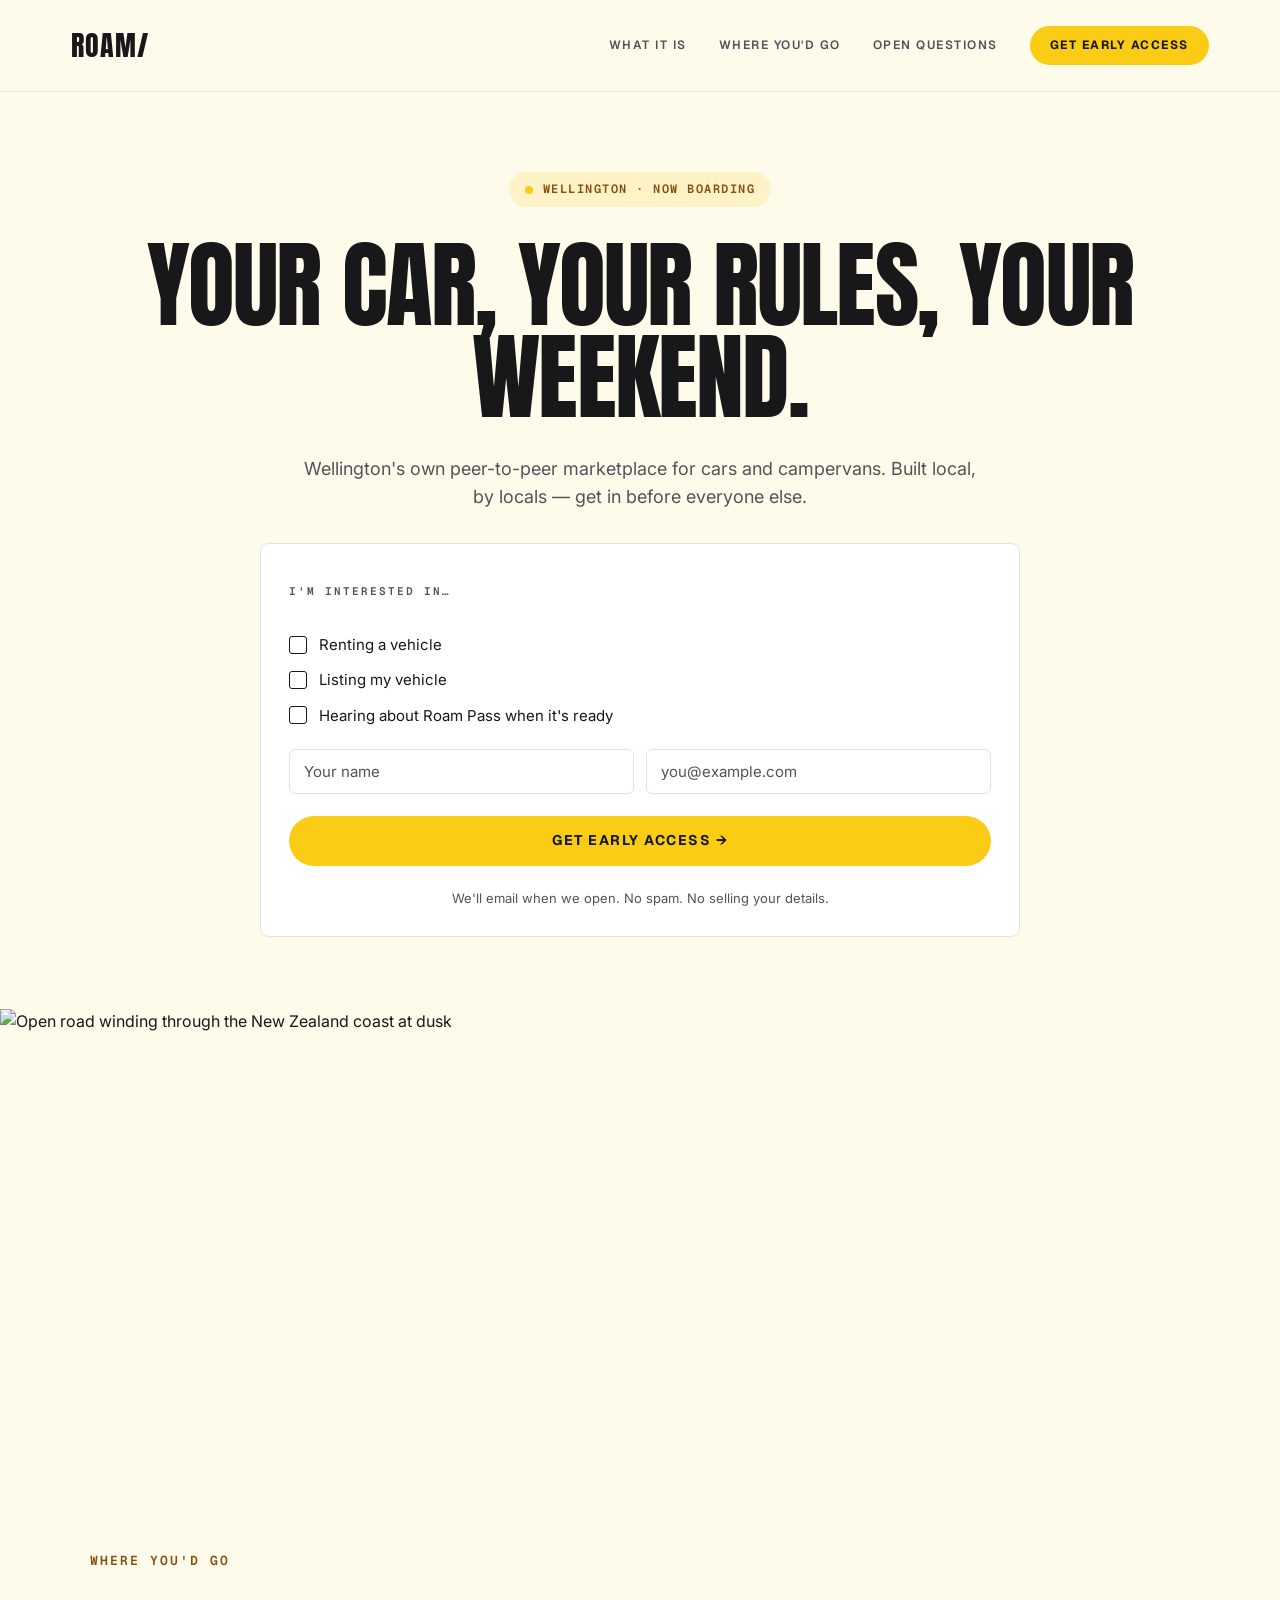
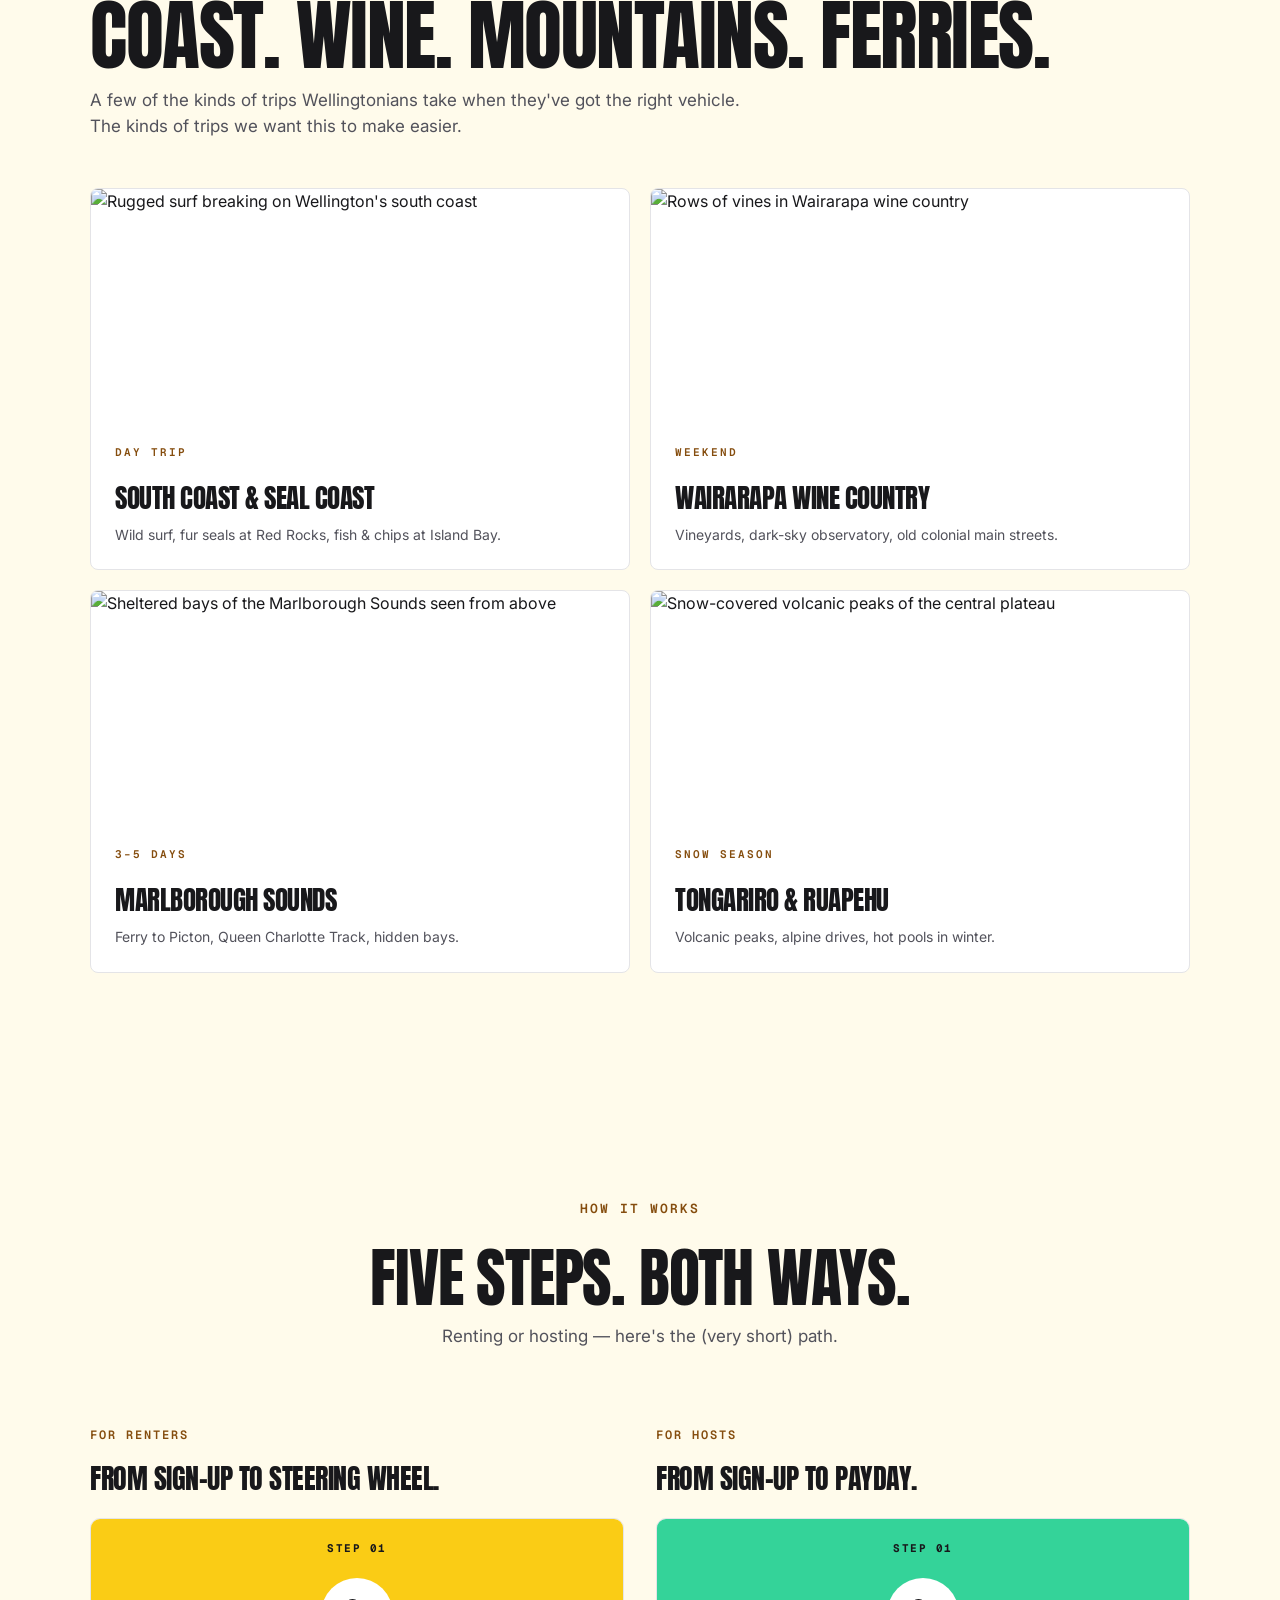
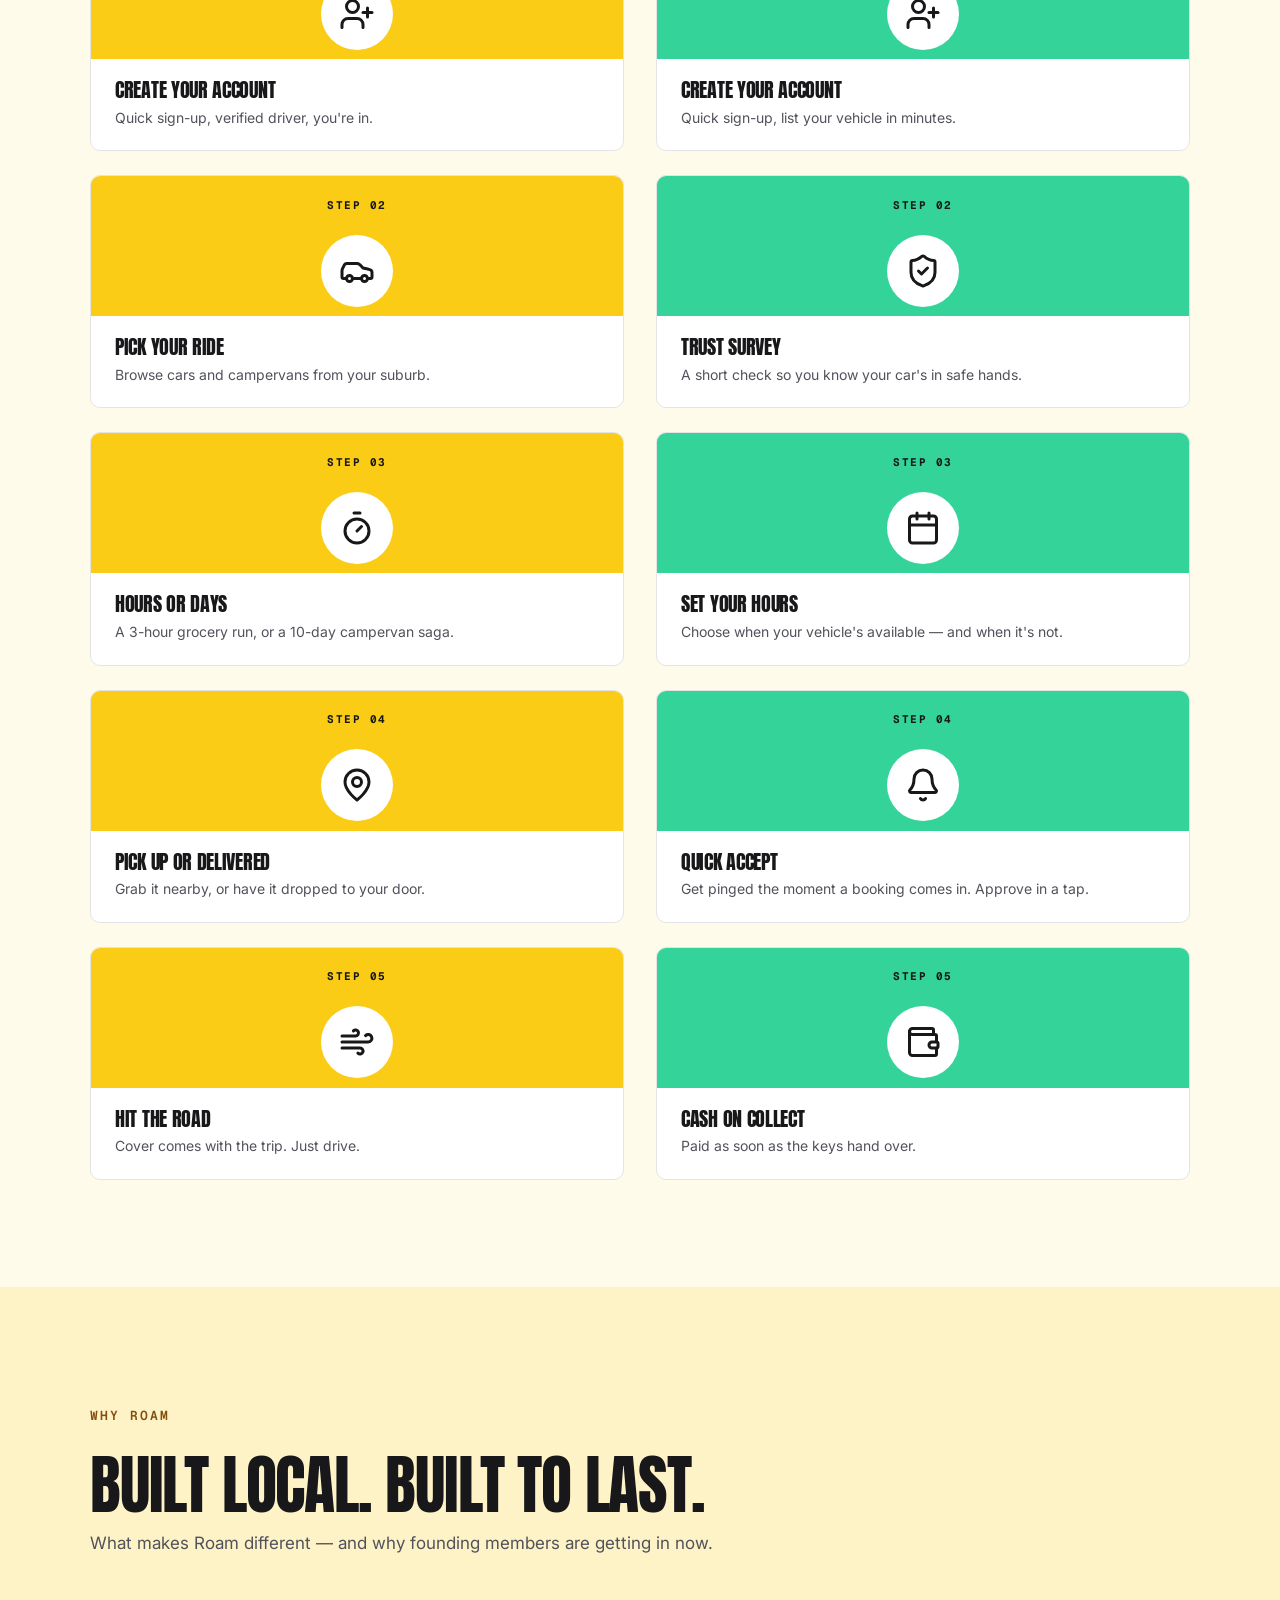
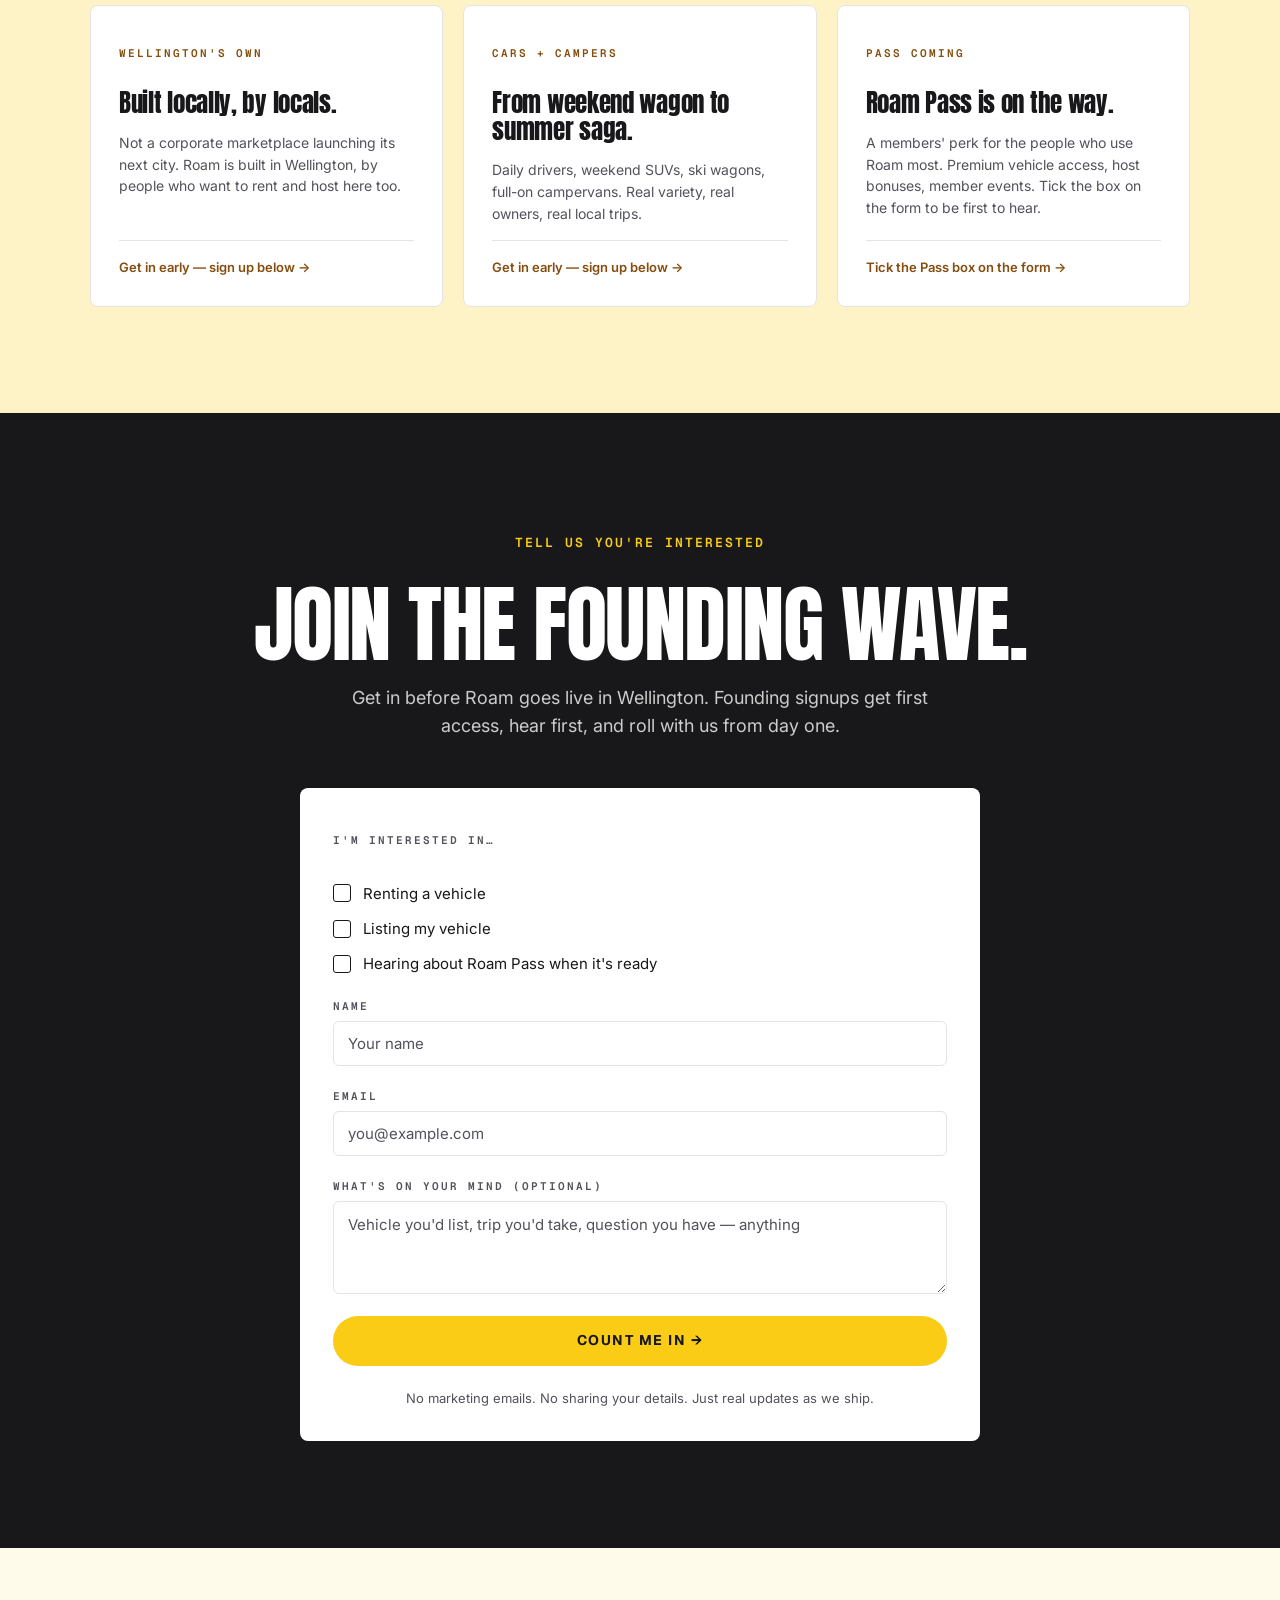
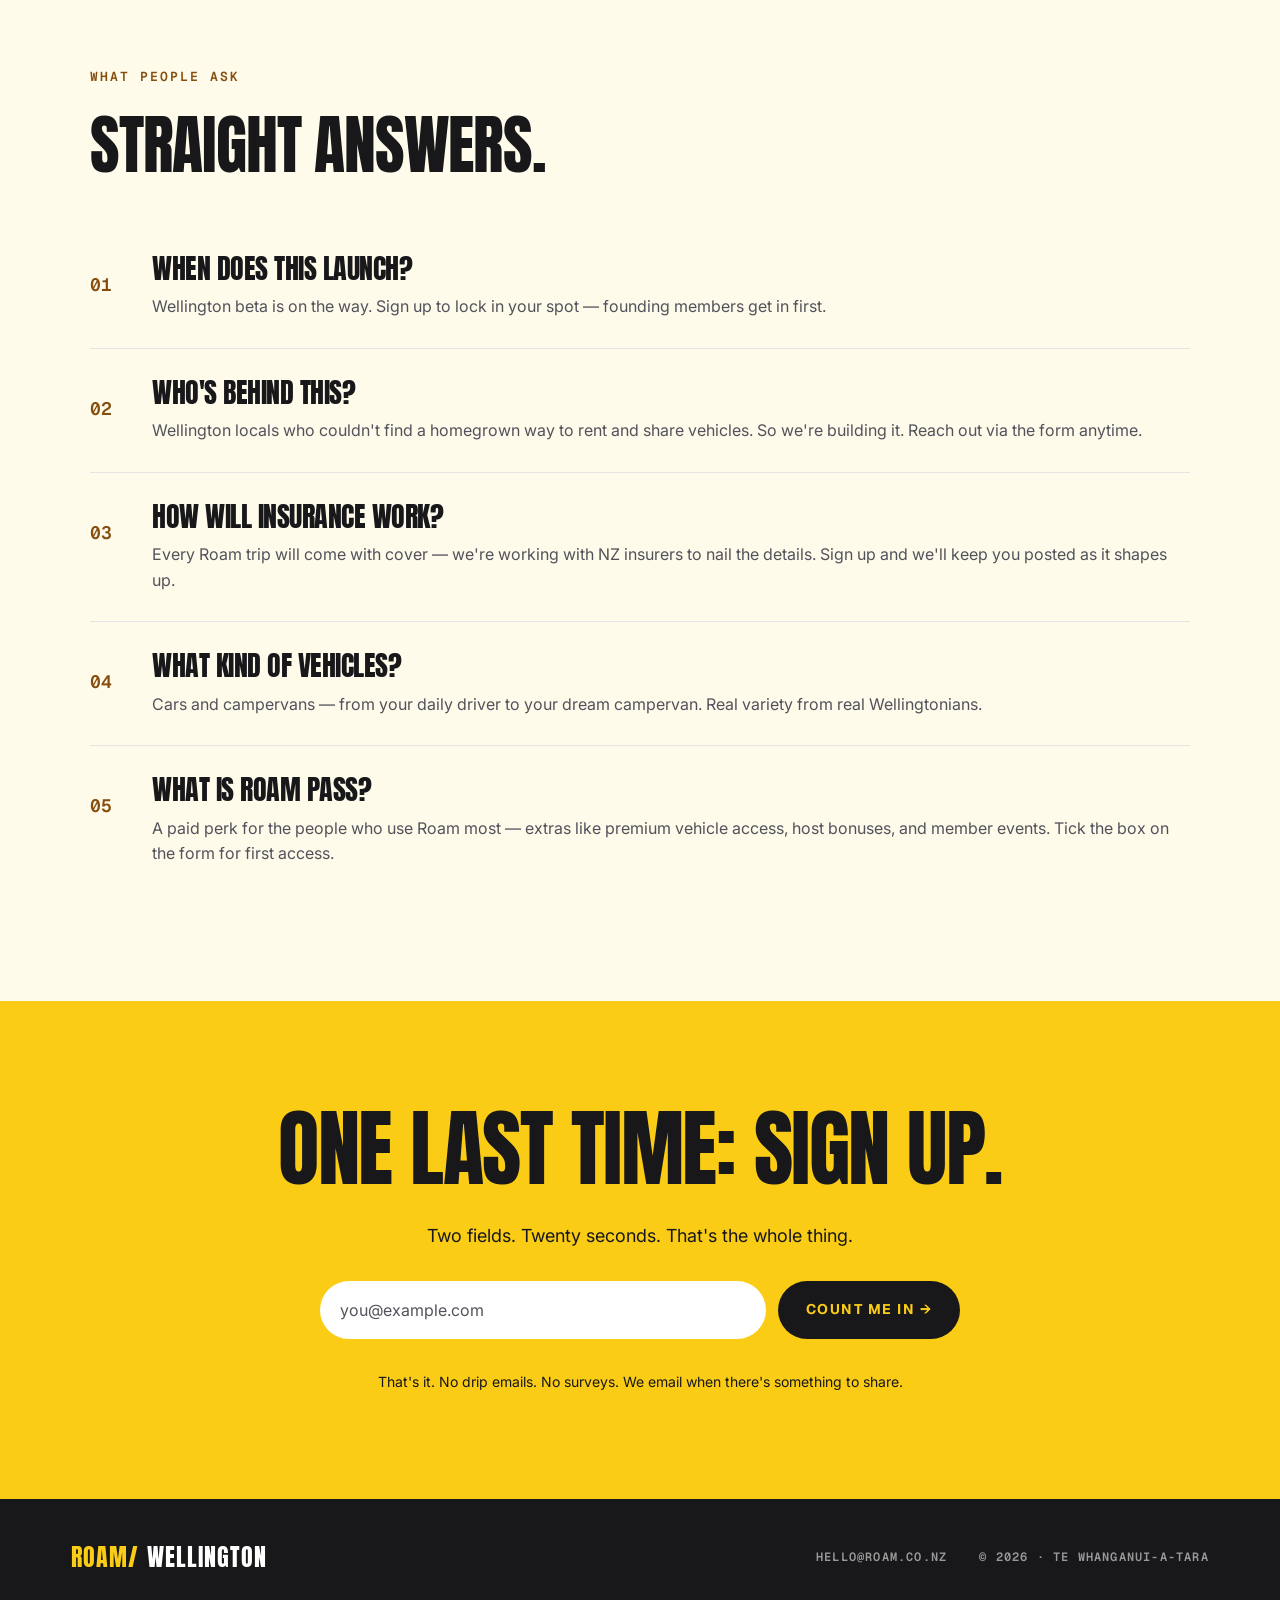
==== site/index.html @ 6399574d "Add static landing page built from D5 Citrus Pop Phase B from plan.html, built as a static site rath" ====
<!DOCTYPE html>
<html lang="en-NZ">
<head>
<meta charset="UTF-8">
<meta name="viewport" content="width=device-width, initial-scale=1.0">
<title>Roam — Wellington's peer-to-peer vehicle rental marketplace</title>
<meta name="description" content="Wellington's own peer-to-peer marketplace for cars and campervans. Built local, by locals — sign up for early access.">

<meta property="og:title" content="Roam — Wellington's peer-to-peer vehicle rental marketplace">
<meta property="og:description" content="Rent a car or campervan from a local, or earn from the one sitting in your driveway. Founding signups get in first.">
<meta property="og:type" content="website">
<meta property="og:locale" content="en_NZ">

<link rel="preconnect" href="https://fonts.googleapis.com">
<link rel="preconnect" href="https://fonts.gstatic.com" crossorigin>
<link href="https://fonts.googleapis.com/css2?family=Anton&family=Geist:wght@400;600;700&family=Geist+Mono:wght@400;600;700&family=Inter:wght@400;500;600;700&display=swap" rel="stylesheet">
<link rel="stylesheet" href="style.css">
</head>
<body>

<!-- Lucide icon sprite (inlined so the page has no script/CDN dependency for icons) -->
<svg width="0" height="0" style="position:absolute" aria-hidden="true" focusable="false">
  <defs>
    <g id="lucide-base" fill="none" stroke="currentColor" stroke-width="2" stroke-linecap="round" stroke-linejoin="round"></g>
  </defs>
  <symbol id="i-user-plus" viewBox="0 0 24 24" fill="none" stroke="currentColor" stroke-width="2" stroke-linecap="round" stroke-linejoin="round">
    <path d="M16 21v-2a4 4 0 0 0-4-4H6a4 4 0 0 0-4 4v2"/><circle cx="9" cy="7" r="4"/><line x1="19" x2="19" y1="8" y2="14"/><line x1="22" x2="16" y1="11" y2="11"/>
  </symbol>
  <symbol id="i-car" viewBox="0 0 24 24" fill="none" stroke="currentColor" stroke-width="2" stroke-linecap="round" stroke-linejoin="round">
    <path d="M19 17h2c.6 0 1-.4 1-1v-3c0-.9-.7-1.7-1.5-1.9C18.7 10.6 16 10 16 10s-1.3-1.4-2.2-2.3c-.5-.4-1.1-.7-1.8-.7H5c-.6 0-1.1.4-1.4.9l-1.4 2.9A3.7 3.7 0 0 0 2 12v4c0 .6.4 1 1 1h2"/><circle cx="7" cy="17" r="2"/><path d="M9 17h6"/><circle cx="17" cy="17" r="2"/>
  </symbol>
  <symbol id="i-timer" viewBox="0 0 24 24" fill="none" stroke="currentColor" stroke-width="2" stroke-linecap="round" stroke-linejoin="round">
    <line x1="10" x2="14" y1="2" y2="2"/><line x1="12" x2="15" y1="14" y2="11"/><circle cx="12" cy="14" r="8"/>
  </symbol>
  <symbol id="i-map-pin" viewBox="0 0 24 24" fill="none" stroke="currentColor" stroke-width="2" stroke-linecap="round" stroke-linejoin="round">
    <path d="M20 10c0 6-8 12-8 12s-8-6-8-12a8 8 0 0 1 16 0Z"/><circle cx="12" cy="10" r="3"/>
  </symbol>
  <symbol id="i-wind" viewBox="0 0 24 24" fill="none" stroke="currentColor" stroke-width="2" stroke-linecap="round" stroke-linejoin="round">
    <path d="M17.7 7.7a2.5 2.5 0 1 1 1.8 4.3H2"/><path d="M9.6 4.6A2 2 0 1 1 11 8H2"/><path d="M12.6 19.4A2 2 0 1 0 14 16H2"/>
  </symbol>
  <symbol id="i-shield-check" viewBox="0 0 24 24" fill="none" stroke="currentColor" stroke-width="2" stroke-linecap="round" stroke-linejoin="round">
    <path d="M20 13c0 5-3.5 7.5-7.66 8.95a1 1 0 0 1-.67-.01C7.5 20.5 4 18 4 13V6a1 1 0 0 1 1-1c2 0 4.5-1.2 6.24-2.72a1.17 1.17 0 0 1 1.52 0C14.51 3.81 17 5 19 5a1 1 0 0 1 1 1z"/><path d="m9 12 2 2 4-4"/>
  </symbol>
  <symbol id="i-calendar" viewBox="0 0 24 24" fill="none" stroke="currentColor" stroke-width="2" stroke-linecap="round" stroke-linejoin="round">
    <path d="M8 2v4"/><path d="M16 2v4"/><rect width="18" height="18" x="3" y="4" rx="2"/><path d="M3 10h18"/>
  </symbol>
  <symbol id="i-bell" viewBox="0 0 24 24" fill="none" stroke="currentColor" stroke-width="2" stroke-linecap="round" stroke-linejoin="round">
    <path d="M10.268 21a2 2 0 0 0 3.464 0"/><path d="M3.262 15.326A1 1 0 0 0 4 17h16a1 1 0 0 0 .74-1.673C19.41 13.956 18 12.499 18 8A6 6 0 0 0 6 8c0 4.499-1.411 5.956-2.738 7.326"/>
  </symbol>
  <symbol id="i-wallet" viewBox="0 0 24 24" fill="none" stroke="currentColor" stroke-width="2" stroke-linecap="round" stroke-linejoin="round">
    <path d="M19 7V4a1 1 0 0 0-1-1H5a2 2 0 0 0 0 4h15a1 1 0 0 1 1 1v4h-3a2 2 0 0 0 0 4h3a1 1 0 0 0 1-1v-2a1 1 0 0 0-1-1"/><path d="M3 5v14a2 2 0 0 0 2 2h15a1 1 0 0 0 1-1v-4"/>
  </symbol>
</svg>

<!-- ========================= NAV ========================= -->
<header class="nav">
  <a class="nav-logo" href="#top">Roam/</a>
  <nav class="nav-right" aria-label="Main">
    <a class="nav-link" href="#how">What it is</a>
    <a class="nav-link" href="#destinations">Where you'd go</a>
    <a class="nav-link" href="#faq">Open questions</a>
    <a class="btn btn-accent btn-sm" href="#signup">Get early access</a>
  </nav>
</header>

<main id="top">

  <!-- ========================= HERO ========================= -->
  <section class="hero">
    <div class="chip">
      <span class="chip-dot" aria-hidden="true"></span>
      <span class="chip-label">Wellington · Now boarding</span>
    </div>

    <h1 class="display hero-h">Your car, your rules, your weekend.</h1>

    <p class="hero-sub">Wellington's own peer-to-peer marketplace for cars and campervans. Built local, by locals — get in before everyone else.</p>

    <form class="form-card hero-form" data-roam-form data-source="hero">
      <p class="form-label" id="hero-interest-label">I'm interested in…</p>

      <div class="cb-list" role="group" aria-labelledby="hero-interest-label">
        <label class="cb"><input type="checkbox" name="interest" value="Renting a vehicle"> Renting a vehicle</label>
        <label class="cb"><input type="checkbox" name="interest" value="Listing my vehicle"> Listing my vehicle</label>
        <label class="cb"><input type="checkbox" name="interest" value="Roam Pass"> Hearing about Roam Pass when it's ready</label>
      </div>

      <div class="field-row">
        <div class="field">
          <label class="sr-only" for="hero-name">Your name</label>
          <input class="input" id="hero-name" name="name" type="text" autocomplete="name" placeholder="Your name">
        </div>
        <div class="field">
          <label class="sr-only" for="hero-email">Your email</label>
          <input class="input" id="hero-email" name="email" type="email" autocomplete="email" placeholder="you@example.com" required>
        </div>
      </div>

      <button class="btn btn-accent btn-block" type="submit">Get early access →</button>
      <p class="micro">We'll email when we open. No spam. No selling your details.</p>
    </form>
  </section>

  <img class="hero-photo"
       src="https://images.unsplash.com/photo-1765341068674-8f21ffaefbf5?crop=entropy&cs=tinysrgb&fit=max&fm=jpg&ixid=M3w4NDM0ODN8MHwxfHJhbmRvbXx8fHx8fHx8fDE3ODI0MzQ0MDd8&ixlib=rb-4.1.0&q=80&w=1600"
       alt="Open road winding through the New Zealand coast at dusk"
       width="1440" height="480">

  <!-- ========================= DESTINATIONS ========================= -->
  <section class="section" id="destinations">
    <div class="head wrap">
      <p class="tag">Where you'd go</p>
      <h2 class="display dest-h">Coast. Wine. Mountains. Ferries.</h2>
      <p class="lede">A few of the kinds of trips Wellingtonians take when they've got the right vehicle. The kinds of trips we want this to make easier.</p>
    </div>

    <div class="wrap grid-2">
      <article class="card">
        <img class="card-img" loading="lazy"
             src="https://images.unsplash.com/photo-1721467990566-7fa58209c319?crop=entropy&cs=tinysrgb&fit=max&fm=jpg&ixid=M3w4NDM0ODN8MHwxfHJhbmRvbXx8fHx8fHx8fDE3ODI0MzQ0MDh8&ixlib=rb-4.1.0&q=80&w=1080"
             alt="Rugged surf breaking on Wellington's south coast" width="540" height="220">
        <div class="card-body">
          <p class="card-tag">Day trip</p>
          <h3 class="display card-title">South Coast &amp; Seal Coast</h3>
          <p class="card-desc">Wild surf, fur seals at Red Rocks, fish &amp; chips at Island Bay.</p>
        </div>
      </article>

      <article class="card">
        <img class="card-img" loading="lazy"
             src="https://images.unsplash.com/photo-1660508477980-ac5307fe39dd?crop=entropy&cs=tinysrgb&fit=max&fm=jpg&ixid=M3w4NDM0ODN8MHwxfHJhbmRvbXx8fHx8fHx8fDE3ODI0MzQ0MDl8&ixlib=rb-4.1.0&q=80&w=1080"
             alt="Rows of vines in Wairarapa wine country" width="540" height="220">
        <div class="card-body">
          <p class="card-tag">Weekend</p>
          <h3 class="display card-title">Wairarapa Wine Country</h3>
          <p class="card-desc">Vineyards, dark-sky observatory, old colonial main streets.</p>
        </div>
      </article>

      <article class="card">
        <img class="card-img" loading="lazy"
             src="https://images.unsplash.com/photo-1516509293217-e856dcfb86a2?crop=entropy&cs=tinysrgb&fit=max&fm=jpg&ixid=M3w4NDM0ODN8MHwxfHJhbmRvbXx8fHx8fHx8fDE3ODI0MzQ0MTB8&ixlib=rb-4.1.0&q=80&w=1080"
             alt="Sheltered bays of the Marlborough Sounds seen from above" width="540" height="220">
        <div class="card-body">
          <p class="card-tag">3–5 days</p>
          <h3 class="display card-title">Marlborough Sounds</h3>
          <p class="card-desc">Ferry to Picton, Queen Charlotte Track, hidden bays.</p>
        </div>
      </article>

      <article class="card">
        <img class="card-img" loading="lazy"
             src="https://images.unsplash.com/photo-1648716181138-8af016b80f38?crop=entropy&cs=tinysrgb&fit=max&fm=jpg&ixid=M3w4NDM0ODN8MHwxfHJhbmRvbXx8fHx8fHx8fDE3ODI0MzQ0MTB8&ixlib=rb-4.1.0&q=80&w=1080"
             alt="Snow-covered volcanic peaks of the central plateau" width="540" height="220">
        <div class="card-body">
          <p class="card-tag">Snow season</p>
          <h3 class="display card-title">Tongariro &amp; Ruapehu</h3>
          <p class="card-desc">Volcanic peaks, alpine drives, hot pools in winter.</p>
        </div>
      </article>
    </div>
  </section>

  <!-- ========================= HOW IT WORKS ========================= -->
  <section class="section how" id="how">
    <div class="head center">
      <p class="tag">How it works</p>
      <h2 class="display how-h">Five steps. Both ways.</h2>
      <p class="lede">Renting or hosting — here's the (very short) path.</p>
    </div>

    <div class="how-cols">
      <!-- Renters -->
      <div class="how-col">
        <div class="how-col-head">
          <p class="tag" style="font-size:12px">For renters</p>
          <h3 class="display how-col-h">From sign-up to steering wheel.</h3>
        </div>

        <article class="step">
          <div class="step-hero renter">
            <p class="step-num">Step 01</p>
            <div class="step-circle"><svg aria-hidden="true"><use href="#i-user-plus"/></svg></div>
          </div>
          <div class="step-body">
            <h4 class="display step-title">Create your account</h4>
            <p class="step-desc">Quick sign-up, verified driver, you're in.</p>
          </div>
        </article>

        <article class="step">
          <div class="step-hero renter">
            <p class="step-num">Step 02</p>
            <div class="step-circle"><svg aria-hidden="true"><use href="#i-car"/></svg></div>
          </div>
          <div class="step-body">
            <h4 class="display step-title">Pick your ride</h4>
            <p class="step-desc">Browse cars and campervans from your suburb.</p>
          </div>
        </article>

        <article class="step">
          <div class="step-hero renter">
            <p class="step-num">Step 03</p>
            <div class="step-circle"><svg aria-hidden="true"><use href="#i-timer"/></svg></div>
          </div>
          <div class="step-body">
            <h4 class="display step-title">Hours or days</h4>
            <p class="step-desc">A 3-hour grocery run, or a 10-day campervan saga.</p>
          </div>
        </article>

        <article class="step">
          <div class="step-hero renter">
            <p class="step-num">Step 04</p>
            <div class="step-circle"><svg aria-hidden="true"><use href="#i-map-pin"/></svg></div>
          </div>
          <div class="step-body">
            <h4 class="display step-title">Pick up or delivered</h4>
            <p class="step-desc">Grab it nearby, or have it dropped to your door.</p>
          </div>
        </article>

        <article class="step">
          <div class="step-hero renter">
            <p class="step-num">Step 05</p>
            <div class="step-circle"><svg aria-hidden="true"><use href="#i-wind"/></svg></div>
          </div>
          <div class="step-body">
            <h4 class="display step-title">Hit the road</h4>
            <p class="step-desc">Cover comes with the trip. Just drive.</p>
          </div>
        </article>
      </div>

      <!-- Hosts -->
      <div class="how-col">
        <div class="how-col-head">
          <p class="tag" style="font-size:12px">For hosts</p>
          <h3 class="display how-col-h">From sign-up to payday.</h3>
        </div>

        <article class="step">
          <div class="step-hero host">
            <p class="step-num">Step 01</p>
            <div class="step-circle"><svg aria-hidden="true"><use href="#i-user-plus"/></svg></div>
          </div>
          <div class="step-body">
            <h4 class="display step-title">Create your account</h4>
            <p class="step-desc">Quick sign-up, list your vehicle in minutes.</p>
          </div>
        </article>

        <article class="step">
          <div class="step-hero host">
            <p class="step-num">Step 02</p>
            <div class="step-circle"><svg aria-hidden="true"><use href="#i-shield-check"/></svg></div>
          </div>
          <div class="step-body">
            <h4 class="display step-title">Trust survey</h4>
            <p class="step-desc">A short check so you know your car's in safe hands.</p>
          </div>
        </article>

        <article class="step">
          <div class="step-hero host">
            <p class="step-num">Step 03</p>
            <div class="step-circle"><svg aria-hidden="true"><use href="#i-calendar"/></svg></div>
          </div>
          <div class="step-body">
            <h4 class="display step-title">Set your hours</h4>
            <p class="step-desc">Choose when your vehicle's available — and when it's not.</p>
          </div>
        </article>

        <article class="step">
          <div class="step-hero host">
            <p class="step-num">Step 04</p>
            <div class="step-circle"><svg aria-hidden="true"><use href="#i-bell"/></svg></div>
          </div>
          <div class="step-body">
            <h4 class="display step-title">Quick accept</h4>
            <p class="step-desc">Get pinged the moment a booking comes in. Approve in a tap.</p>
          </div>
        </article>

        <article class="step">
          <div class="step-hero host">
            <p class="step-num">Step 05</p>
            <div class="step-circle"><svg aria-hidden="true"><use href="#i-wallet"/></svg></div>
          </div>
          <div class="step-body">
            <h4 class="display step-title">Cash on collect</h4>
            <p class="step-desc">Paid as soon as the keys hand over.</p>
          </div>
        </article>
      </div>
    </div>
  </section>

  <!-- ========================= WHY ROAM ========================= -->
  <section class="section why" id="why">
    <div class="head wrap">
      <p class="tag">Why Roam</p>
      <h2 class="display why-h">Built local. Built to last.</h2>
      <p class="lede">What makes Roam different — and why founding members are getting in now.</p>
    </div>

    <div class="wrap grid-3">
      <article class="why-card">
        <p class="card-tag">Wellington's own</p>
        <h3 class="display why-title">Built locally, by locals.</h3>
        <p class="why-desc">Not a corporate marketplace launching its next city. Roam is built in Wellington, by people who want to rent and host here too.</p>
        <hr class="why-rule">
        <a class="why-link" href="#signup">Get in early — sign up below →</a>
      </article>

      <article class="why-card">
        <p class="card-tag">Cars + campers</p>
        <h3 class="display why-title">From weekend wagon to summer saga.</h3>
        <p class="why-desc">Daily drivers, weekend SUVs, ski wagons, full-on campervans. Real variety, real owners, real local trips.</p>
        <hr class="why-rule">
        <a class="why-link" href="#signup">Get in early — sign up below →</a>
      </article>

      <article class="why-card">
        <p class="card-tag">Pass coming</p>
        <h3 class="display why-title">Roam Pass is on the way.</h3>
        <p class="why-desc">A members' perk for the people who use Roam most. Premium vehicle access, host bonuses, member events. Tick the box on the form to be first to hear.</p>
        <hr class="why-rule">
        <a class="why-link" href="#signup">Tick the Pass box on the form →</a>
      </article>
    </div>
  </section>

  <!-- ========================= BIG SIGN-UP ========================= -->
  <section class="section bigform" id="signup">
    <div class="head">
      <p class="tag">Tell us you're interested</p>
      <h2 class="display bigform-h">Join the founding wave.</h2>
      <p class="bigform-sub">Get in before Roam goes live in Wellington. Founding signups get first access, hear first, and roll with us from day one.</p>
    </div>

    <form class="form-card big-form" data-roam-form data-source="big">
      <p class="form-label" id="big-interest-label">I'm interested in…</p>

      <div class="cb-list" role="group" aria-labelledby="big-interest-label">
        <label class="cb"><input type="checkbox" name="interest" value="Renting a vehicle"> Renting a vehicle</label>
        <label class="cb"><input type="checkbox" name="interest" value="Listing my vehicle"> Listing my vehicle</label>
        <label class="cb"><input type="checkbox" name="interest" value="Roam Pass"> Hearing about Roam Pass when it's ready</label>
      </div>

      <div class="field">
        <label class="form-label" for="big-name">Name</label>
        <input class="input" id="big-name" name="name" type="text" autocomplete="name" placeholder="Your name">
      </div>

      <div class="field">
        <label class="form-label" for="big-email">Email</label>
        <input class="input" id="big-email" name="email" type="email" autocomplete="email" placeholder="you@example.com" required>
      </div>

      <div class="field">
        <label class="form-label" for="big-message">What's on your mind (optional)</label>
        <textarea class="input" id="big-message" name="message" rows="3" placeholder="Vehicle you'd list, trip you'd take, question you have — anything"></textarea>
      </div>

      <button class="btn btn-accent btn-block" type="submit">Count me in →</button>
      <p class="micro">No marketing emails. No sharing your details. Just real updates as we ship.</p>
    </form>
  </section>

  <!-- ========================= FAQ ========================= -->
  <section class="section" id="faq">
    <div class="head wrap">
      <p class="tag">What people ask</p>
      <h2 class="display faq-h">Straight answers.</h2>
    </div>

    <div class="wrap faq-list">
      <div class="faq-item">
        <p class="faq-num">01</p>
        <div class="faq-body">
          <h3 class="display faq-q">When does this launch?</h3>
          <p class="faq-a">Wellington beta is on the way. Sign up to lock in your spot — founding members get in first.</p>
        </div>
      </div>

      <div class="faq-item">
        <p class="faq-num">02</p>
        <div class="faq-body">
          <h3 class="display faq-q">Who's behind this?</h3>
          <p class="faq-a">Wellington locals who couldn't find a homegrown way to rent and share vehicles. So we're building it. Reach out via the form anytime.</p>
        </div>
      </div>

      <div class="faq-item">
        <p class="faq-num">03</p>
        <div class="faq-body">
          <h3 class="display faq-q">How will insurance work?</h3>
          <p class="faq-a">Every Roam trip will come with cover — we're working with NZ insurers to nail the details. Sign up and we'll keep you posted as it shapes up.</p>
        </div>
      </div>

      <div class="faq-item">
        <p class="faq-num">04</p>
        <div class="faq-body">
          <h3 class="display faq-q">What kind of vehicles?</h3>
          <p class="faq-a">Cars and campervans — from your daily driver to your dream campervan. Real variety from real Wellingtonians.</p>
        </div>
      </div>

      <div class="faq-item">
        <p class="faq-num">05</p>
        <div class="faq-body">
          <h3 class="display faq-q">What is Roam Pass?</h3>
          <p class="faq-a">A paid perk for the people who use Roam most — extras like premium vehicle access, host bonuses, and member events. Tick the box on the form for first access.</p>
        </div>
      </div>
    </div>
  </section>

  <!-- ========================= CLOSING STRIP ========================= -->
  <section class="section close" id="signup-last">
    <h2 class="display close-h">One last time: sign up.</h2>
    <p class="close-sub">Two fields. Twenty seconds. That's the whole thing.</p>

    <form class="close-form" data-roam-form data-source="closing">
      <label class="sr-only" for="close-email">Your email</label>
      <input class="close-input" id="close-email" name="email" type="email" autocomplete="email" placeholder="you@example.com" required>
      <button class="btn btn-dark close-btn" type="submit">Count me in →</button>
    </form>

    <p class="close-micro">That's it. No drip emails. No surveys. We email when there's something to share.</p>
  </section>

</main>

<!-- ========================= FOOTER ========================= -->
<footer class="footer">
  <div class="footer-logo">
    <span class="footer-mark">Roam/</span>
    <span class="footer-city">Wellington</span>
  </div>
  <div class="footer-right">
    <a class="footer-meta" href="mailto:hello@roam.co.nz">hello@roam.co.nz</a>
    <span class="footer-meta">© 2026 · Te Whanganui-a-Tara</span>
  </div>
</footer>

<script src="app.js"></script>
</body>
</html>
---- site/style.css ----
/* ==========================================================================
   Roam — Citrus Pop
   Built from D5 in pencil-new.pen. Token names mirror the .pen variables.
   ========================================================================== */

:root {
  /* Palette — Citrus Pop */
  --cream:       #FFFBEB;
  --cream-2:     #FEF3C7;
  --text:        #18181B;
  --text-2:      #52525B;
  --border:      #E4E4E7;
  --accent:      #FACC15;
  --accent-2:    #34D399;
  --accent-chip: #854D0E;
  --white:       #FFFFFF;

  /* Content widths from the mockup */
  --w-wide:   1200px;
  --w-body:   1100px;
  --w-narrow:  880px;
  --w-form:    760px;
  --w-card:    680px;
  --w-close:   640px;
  --w-lede:    620px;

  /* Section rhythm — resolves to the mockup's 120px / 80px at 1440px */
  --pad-y: clamp(72px, 8.333vw, 120px);
  --pad-x: clamp(20px, 5.556vw, 80px);

  --radius:    8px;
  --radius-lg: 10px;
  --pill:      9999px;
}

/* --------------------------------------------------------------------------
   Base
   -------------------------------------------------------------------------- */

*, *::before, *::after { box-sizing: border-box; }

html {
  scroll-behavior: smooth;
  /* Sticky nav is 90px tall — keep anchor targets clear of it */
  scroll-padding-top: 90px;
  -webkit-text-size-adjust: 100%;
}

body {
  margin: 0;
  background: var(--cream);
  color: var(--text);
  font-family: 'Inter', system-ui, -apple-system, sans-serif;
  font-size: 16px;
  line-height: 1.55;
  -webkit-font-smoothing: antialiased;
}

img { display: block; max-width: 100%; }

button { font: inherit; cursor: pointer; }

:focus-visible {
  outline: 3px solid var(--accent-chip);
  outline-offset: 2px;
}

.sr-only {
  position: absolute;
  width: 1px; height: 1px;
  padding: 0; margin: -1px;
  overflow: hidden;
  clip: rect(0 0 0 0);
  white-space: nowrap;
  border: 0;
}

/* Type roles */
.display {
  font-family: 'Anton', Impact, sans-serif;
  font-weight: 400;
  text-transform: uppercase;
  margin: 0;
}
.mono {
  font-family: 'Geist Mono', ui-monospace, monospace;
  font-weight: 600;
  text-transform: uppercase;
}

/* --------------------------------------------------------------------------
   Layout primitives
   -------------------------------------------------------------------------- */

.section {
  padding: var(--pad-y) var(--pad-x);
  display: flex;
  flex-direction: column;
  align-items: center;
  gap: 48px;
}

.wrap      { width: 100%; max-width: var(--w-body);   margin-inline: auto; }
.wrap-wide { width: 100%; max-width: var(--w-wide);   margin-inline: auto; }

/* Section header block */
.head { display: flex; flex-direction: column; gap: 14px; }
.head.center { align-items: center; text-align: center; max-width: var(--w-form); }

.tag {
  font-family: 'Geist Mono', ui-monospace, monospace;
  font-weight: 600;
  font-size: 13px;
  letter-spacing: 2px;
  text-transform: uppercase;
  color: var(--accent-chip);
}

.lede {
  font-size: 17px;
  line-height: 1.55;
  color: var(--text-2);
  margin: 0;
  max-width: 680px;
}
.head.center .lede { max-width: 560px; }

/* --------------------------------------------------------------------------
   Nav
   -------------------------------------------------------------------------- */

.nav {
  position: sticky;
  top: 0;
  z-index: 50;
  display: flex;
  align-items: center;
  justify-content: space-between;
  gap: 24px;
  padding: 24px var(--pad-x);
  background: var(--cream);
  border-bottom: 1px solid var(--border);
}

.nav-logo {
  font-family: 'Anton', Impact, sans-serif;
  font-size: 28px;
  letter-spacing: 1px;
  color: var(--text);
  text-decoration: none;
  text-transform: uppercase;
}

.nav-right { display: flex; align-items: center; gap: 32px; }

.nav-link {
  font-family: 'Geist', 'Inter', sans-serif;
  font-weight: 600;
  font-size: 12px;
  letter-spacing: 1.5px;
  text-transform: uppercase;
  color: var(--text-2);
  text-decoration: none;
  transition: color .15s ease;
}
.nav-link:hover { color: var(--text); }

/* --------------------------------------------------------------------------
   Buttons
   -------------------------------------------------------------------------- */

.btn {
  display: inline-flex;
  align-items: center;
  justify-content: center;
  font-family: 'Geist', 'Inter', sans-serif;
  font-weight: 700;
  font-size: 14px;
  letter-spacing: 1.5px;
  text-transform: uppercase;
  text-decoration: none;
  border: none;
  border-radius: var(--pill);
  transition: filter .15s ease, transform .05s ease;
}
.btn:hover  { filter: brightness(.94); }
.btn:active { transform: translateY(1px); }
.btn[disabled] { opacity: .6; cursor: progress; filter: none; transform: none; }

.btn-accent { background: var(--accent); color: var(--text); }
.btn-dark    { background: var(--text);  color: var(--accent); }

.btn-sm    { padding: 10px 20px; font-size: 12px; }
.btn-block { width: 100%; padding: 14px 20px; }

/* --------------------------------------------------------------------------
   Hero
   -------------------------------------------------------------------------- */

.hero {
  display: flex;
  flex-direction: column;
  align-items: center;
  gap: 32px;
  padding: 80px var(--pad-x) 72px;
  text-align: center;
}

.chip {
  display: inline-flex;
  align-items: center;
  gap: 10px;
  padding: 8px 16px;
  background: var(--cream-2);
  border-radius: var(--pill);
}
.chip-dot {
  width: 8px; height: 8px;
  border-radius: 50%;
  background: var(--accent);
  flex: 0 0 auto;
}
.chip-label {
  font-family: 'Geist Mono', ui-monospace, monospace;
  font-weight: 600;
  font-size: 12px;
  letter-spacing: 1.5px;
  text-transform: uppercase;
  color: var(--accent-chip);
}

.hero-h {
  font-size: clamp(40px, 7.5vw, 108px);
  letter-spacing: -1.8px;
  line-height: .96;
  max-width: var(--w-wide);
}

.hero-sub {
  font-size: 18px;
  line-height: 1.55;
  color: var(--text-2);
  max-width: 680px;
  margin: 0;
}

.hero-photo {
  width: 100%;
  height: clamp(260px, 33vw, 480px);
  object-fit: cover;
}

/* --------------------------------------------------------------------------
   Forms
   -------------------------------------------------------------------------- */

.form-card {
  width: 100%;
  background: var(--white);
  border: 1px solid var(--border);
  border-radius: var(--radius);
  padding: 28px;
  display: flex;
  flex-direction: column;
  gap: 22px;
  text-align: left;
}
.form-card.hero-form { max-width: var(--w-form); }
.form-card.big-form  { max-width: var(--w-card); padding: 32px; border-color: transparent; }

.form-label {
  font-family: 'Geist Mono', ui-monospace, monospace;
  font-weight: 600;
  font-size: 11px;
  letter-spacing: 2px;
  text-transform: uppercase;
  color: var(--text-2);
}

.cb-list { display: flex; flex-direction: column; gap: 12px; }

.cb {
  display: flex;
  align-items: center;
  gap: 12px;
  font-size: 15px;
  color: var(--text);
  cursor: pointer;
}

input[type="checkbox"] {
  appearance: none;
  -webkit-appearance: none;
  margin: 0;
  flex: 0 0 auto;
  width: 18px; height: 18px;
  background: var(--white);
  border: 1.5px solid var(--text);
  border-radius: 3px;
  display: grid;
  place-content: center;
  cursor: pointer;
  transition: background .12s ease;
}
input[type="checkbox"]::after {
  content: "";
  width: 10px; height: 5px;
  border-left: 2px solid var(--text);
  border-bottom: 2px solid var(--text);
  transform: rotate(-45deg) translate(0, -1px);
  opacity: 0;
  transition: opacity .12s ease;
}
input[type="checkbox"]:checked          { background: var(--accent); }
input[type="checkbox"]:checked::after   { opacity: 1; }

.field-row { display: flex; gap: 12px; }
.field     { display: flex; flex-direction: column; gap: 6px; flex: 1 1 0; min-width: 0; }

.input {
  width: 100%;
  font-family: 'Inter', sans-serif;
  font-size: 15px;
  color: var(--text);
  background: var(--white);
  border: 1px solid var(--border);
  border-radius: 6px;
  padding: 12px 14px;
  transition: border-color .15s ease;
}
.input::placeholder { color: var(--text-2); }
.input:focus { border-color: var(--text); outline: none; }
.input:focus-visible { outline: 3px solid var(--accent-chip); outline-offset: 1px; }

textarea.input { resize: vertical; min-height: 84px; line-height: 1.5; }

.micro {
  font-size: 13px;
  color: var(--text-2);
  text-align: center;
  margin: 0;
}

/* Post-submit + error states */
.form-note {
  font-size: 14px;
  line-height: 1.5;
  margin: 0;
  padding: 12px 14px;
  border-radius: 6px;
}
.form-note.error  { background: #FEF2F2; color: #991B1B; border: 1px solid #FCA5A5; }
.form-note.config { background: var(--cream-2); color: var(--accent-chip); border: 1px solid var(--accent); }

.form-done {
  display: flex;
  flex-direction: column;
  gap: 10px;
  align-items: center;
  text-align: center;
  padding: 8px 0;
}
.form-done .display { font-size: clamp(24px, 2.5vw, 32px); letter-spacing: -.4px; }
.form-done p { margin: 0; color: var(--text-2); font-size: 15px; }

/* --------------------------------------------------------------------------
   Destinations
   -------------------------------------------------------------------------- */

.dest-h {
  font-size: clamp(34px, 6.111vw, 88px);
  letter-spacing: -1.5px;
  line-height: .96;
}

.grid-2 {
  display: grid;
  grid-template-columns: repeat(2, minmax(0, 1fr));
  gap: 20px;
}

.card {
  background: var(--white);
  border: 1px solid var(--border);
  border-radius: var(--radius);
  overflow: hidden;
  display: flex;
  flex-direction: column;
}

.card-img { width: 100%; height: 220px; object-fit: cover; }

.card-body {
  padding: 24px;
  display: flex;
  flex-direction: column;
  gap: 12px;
}

.card-tag {
  font-family: 'Geist Mono', ui-monospace, monospace;
  font-weight: 600;
  font-size: 11px;
  letter-spacing: 2px;
  text-transform: uppercase;
  color: var(--accent-chip);
}

.card-title {
  font-size: clamp(24px, 2.083vw, 30px);
  letter-spacing: -.5px;
  line-height: 1.05;
}

.card-desc { font-size: 14px; line-height: 1.55; color: var(--text-2); margin: 0; }

/* --------------------------------------------------------------------------
   How it works
   -------------------------------------------------------------------------- */

.how { gap: 64px; }

.how-h {
  font-size: clamp(30px, 5vw, 72px);
  letter-spacing: -1.2px;
  line-height: .98;
}

.how-cols {
  display: grid;
  grid-template-columns: repeat(2, minmax(0, 1fr));
  gap: 32px;
  width: 100%;
  max-width: var(--w-body);
}

.how-col { display: flex; flex-direction: column; gap: 24px; }

.how-col-head { display: flex; flex-direction: column; gap: 8px; }
.how-col-h {
  font-size: clamp(24px, 2.222vw, 32px);
  letter-spacing: -.5px;
  line-height: 1.05;
}

.step {
  background: var(--white);
  border: 1px solid var(--border);
  border-radius: var(--radius-lg);
  overflow: hidden;
}

.step-hero {
  height: 140px;
  display: flex;
  flex-direction: column;
  align-items: center;
  justify-content: center;
  gap: 10px;
}
.step-hero.renter { background: var(--accent); }
.step-hero.host   { background: var(--accent-2); }

.step-num {
  font-family: 'Geist Mono', ui-monospace, monospace;
  font-weight: 700;
  font-size: 11px;
  letter-spacing: 1.5px;
  text-transform: uppercase;
  color: var(--text);
}

.step-circle {
  width: 72px; height: 72px;
  border-radius: 50%;
  background: var(--white);
  display: flex;
  align-items: center;
  justify-content: center;
  flex: 0 0 auto;
}
.step-circle svg {
  width: 36px; height: 36px;
  color: var(--text);
}

.step-body {
  padding: 20px 24px 22px;
  display: flex;
  flex-direction: column;
  gap: 6px;
}

.step-title {
  font-size: clamp(19px, 1.528vw, 22px);
  letter-spacing: -.3px;
  line-height: 1.1;
}

.step-desc { font-size: 14px; line-height: 1.55; color: var(--text-2); margin: 0; }

/* --------------------------------------------------------------------------
   Why Roam
   -------------------------------------------------------------------------- */

.why { background: var(--cream-2); }

.why-h {
  font-size: clamp(30px, 5vw, 72px);
  letter-spacing: -1.2px;
  line-height: .98;
}

.grid-3 {
  display: grid;
  grid-template-columns: repeat(3, minmax(0, 1fr));
  gap: 20px;
}

.why-card {
  background: var(--white);
  border: 1px solid var(--border);
  border-radius: var(--radius);
  padding: 28px;
  display: flex;
  flex-direction: column;
  gap: 16px;
}

.why-title {
  font-size: clamp(22px, 1.944vw, 28px);
  letter-spacing: -.3px;
  line-height: 1.1;
  text-transform: none; /* mockup keeps these in sentence case */
}

.why-desc { font-size: 14px; line-height: 1.55; color: var(--text-2); margin: 0; flex: 1 1 auto; }

.why-rule { height: 1px; background: var(--border); border: 0; margin: 0; }

.why-link {
  font-size: 13px;
  font-weight: 600;
  color: var(--accent-chip);
  text-decoration: none;
}
.why-link:hover { text-decoration: underline; }

/* --------------------------------------------------------------------------
   Big sign-up
   -------------------------------------------------------------------------- */

.bigform { background: var(--text); }

.bigform .head { align-items: center; text-align: center; max-width: var(--w-narrow); gap: 18px; }

.bigform-h {
  font-size: clamp(36px, 6.667vw, 96px);
  letter-spacing: -1.5px;
  line-height: .96;
  color: var(--white);
}

.bigform .tag { color: var(--accent); }

.bigform-sub {
  font-size: 18px;
  line-height: 1.55;
  color: #CCCCCC;
  max-width: var(--w-lede);
  margin: 0;
}

/* --------------------------------------------------------------------------
   FAQ
   -------------------------------------------------------------------------- */

.faq-h {
  font-size: clamp(30px, 5vw, 72px);
  letter-spacing: -1.2px;
  line-height: .98;
}

.faq-list { display: flex; flex-direction: column; }

.faq-item {
  display: flex;
  gap: 40px;
  padding: 28px 0;
}
.faq-item + .faq-item { border-top: 1px solid var(--border); }

.faq-num {
  font-family: 'Geist Mono', ui-monospace, monospace;
  font-weight: 600;
  font-size: 18px;
  color: var(--accent-chip);
  flex: 0 0 auto;
}

.faq-body { display: flex; flex-direction: column; gap: 10px; }

.faq-q {
  font-size: clamp(24px, 2.222vw, 32px);
  letter-spacing: -.5px;
  line-height: 1.1;
}

.faq-a { font-size: 16px; line-height: 1.6; color: var(--text-2); margin: 0; }

/* --------------------------------------------------------------------------
   Closing strip
   -------------------------------------------------------------------------- */

.close {
  background: var(--accent);
  gap: 32px;
  text-align: center;
}

.close-h {
  font-size: clamp(36px, 6.667vw, 96px);
  letter-spacing: -1.5px;
  line-height: .96;
  max-width: 1000px;
}

.close-sub {
  font-size: 18px;
  line-height: 1.5;
  color: var(--text);
  max-width: 560px;
  margin: 0;
}

.close-form {
  display: flex;
  gap: 12px;
  width: 100%;
  max-width: var(--w-close);
}

.close-input {
  flex: 1 1 auto;
  min-width: 0;
  font-family: 'Inter', sans-serif;
  font-size: 16px;
  color: var(--text);
  background: var(--white);
  border: none;
  border-radius: var(--pill);
  padding: 18px 20px;
}
.close-input::placeholder { color: var(--text-2); }

.close-btn { flex: 0 0 auto; padding: 18px 28px; }

.close-micro { font-size: 14px; color: var(--text); max-width: 560px; margin: 0; }

.close .form-done .display { color: var(--text); }
.close .form-done p        { color: var(--text); }
.close .form-note.error    { background: var(--white); }

/* --------------------------------------------------------------------------
   Footer
   -------------------------------------------------------------------------- */

.footer {
  background: var(--text);
  padding: 40px var(--pad-x);
  display: flex;
  align-items: center;
  justify-content: space-between;
  gap: 24px;
  flex-wrap: wrap;
}

.footer-logo { display: flex; align-items: center; gap: 8px; }
.footer-logo span {
  font-family: 'Anton', Impact, sans-serif;
  font-size: 24px;
  letter-spacing: 1px;
  text-transform: uppercase;
}
.footer-mark { color: var(--accent); }
.footer-city { color: var(--white); }

.footer-right { display: flex; align-items: center; gap: 32px; flex-wrap: wrap; }

.footer-meta {
  font-family: 'Geist Mono', ui-monospace, monospace;
  font-weight: 600;
  font-size: 12px;
  letter-spacing: 1.2px;
  text-transform: uppercase;
  color: #999999;
  text-decoration: none;
}
a.footer-meta:hover { color: var(--white); }

/* --------------------------------------------------------------------------
   Responsive
   -------------------------------------------------------------------------- */

@media (max-width: 1024px) {
  .how-cols { gap: 24px; }
  .grid-3   { grid-template-columns: 1fr; }
  .faq-item { gap: 24px; }
}

@media (max-width: 860px) {
  .nav-right   { gap: 20px; }
  .nav-link    { display: none; }
  .grid-2      { grid-template-columns: 1fr; }
  .how-cols    { grid-template-columns: 1fr; gap: 48px; }
  .how         { gap: 48px; }
  .field-row   { flex-direction: column; }
  .close-form  { flex-direction: column; }
  .close-btn   { width: 100%; }
  .footer      { flex-direction: column; align-items: flex-start; gap: 20px; }
}

@media (max-width: 560px) {
  .hero        { padding-top: 56px; padding-bottom: 48px; gap: 24px; }
  .form-card,
  .form-card.big-form { padding: 20px; }
  .card-body   { padding: 20px; }
  .why-card    { padding: 22px; }
  .faq-item    { flex-direction: column; gap: 12px; padding: 22px 0; }
  .footer-right { gap: 10px; flex-direction: column; align-items: flex-start; }
}

@media (prefers-reduced-motion: reduce) {
  html { scroll-behavior: auto; }
  * { transition-duration: .01ms !important; }
}
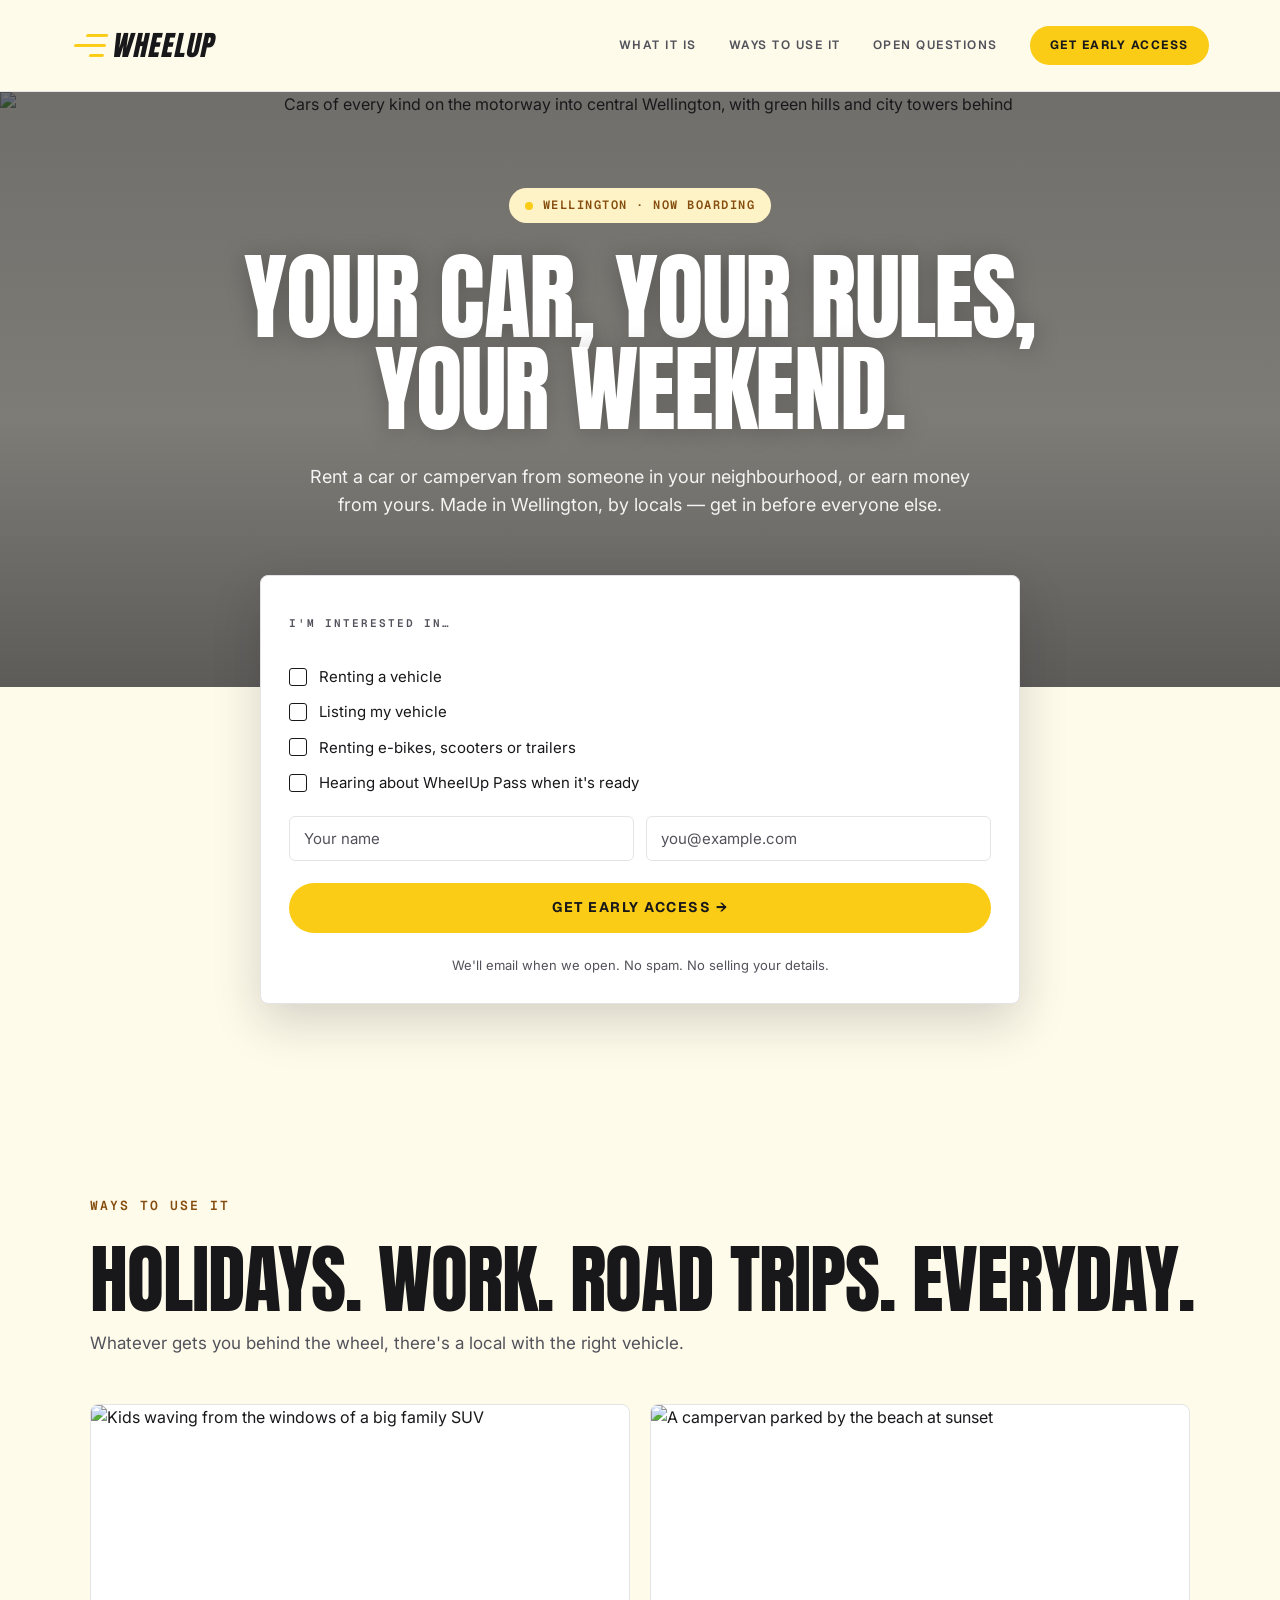
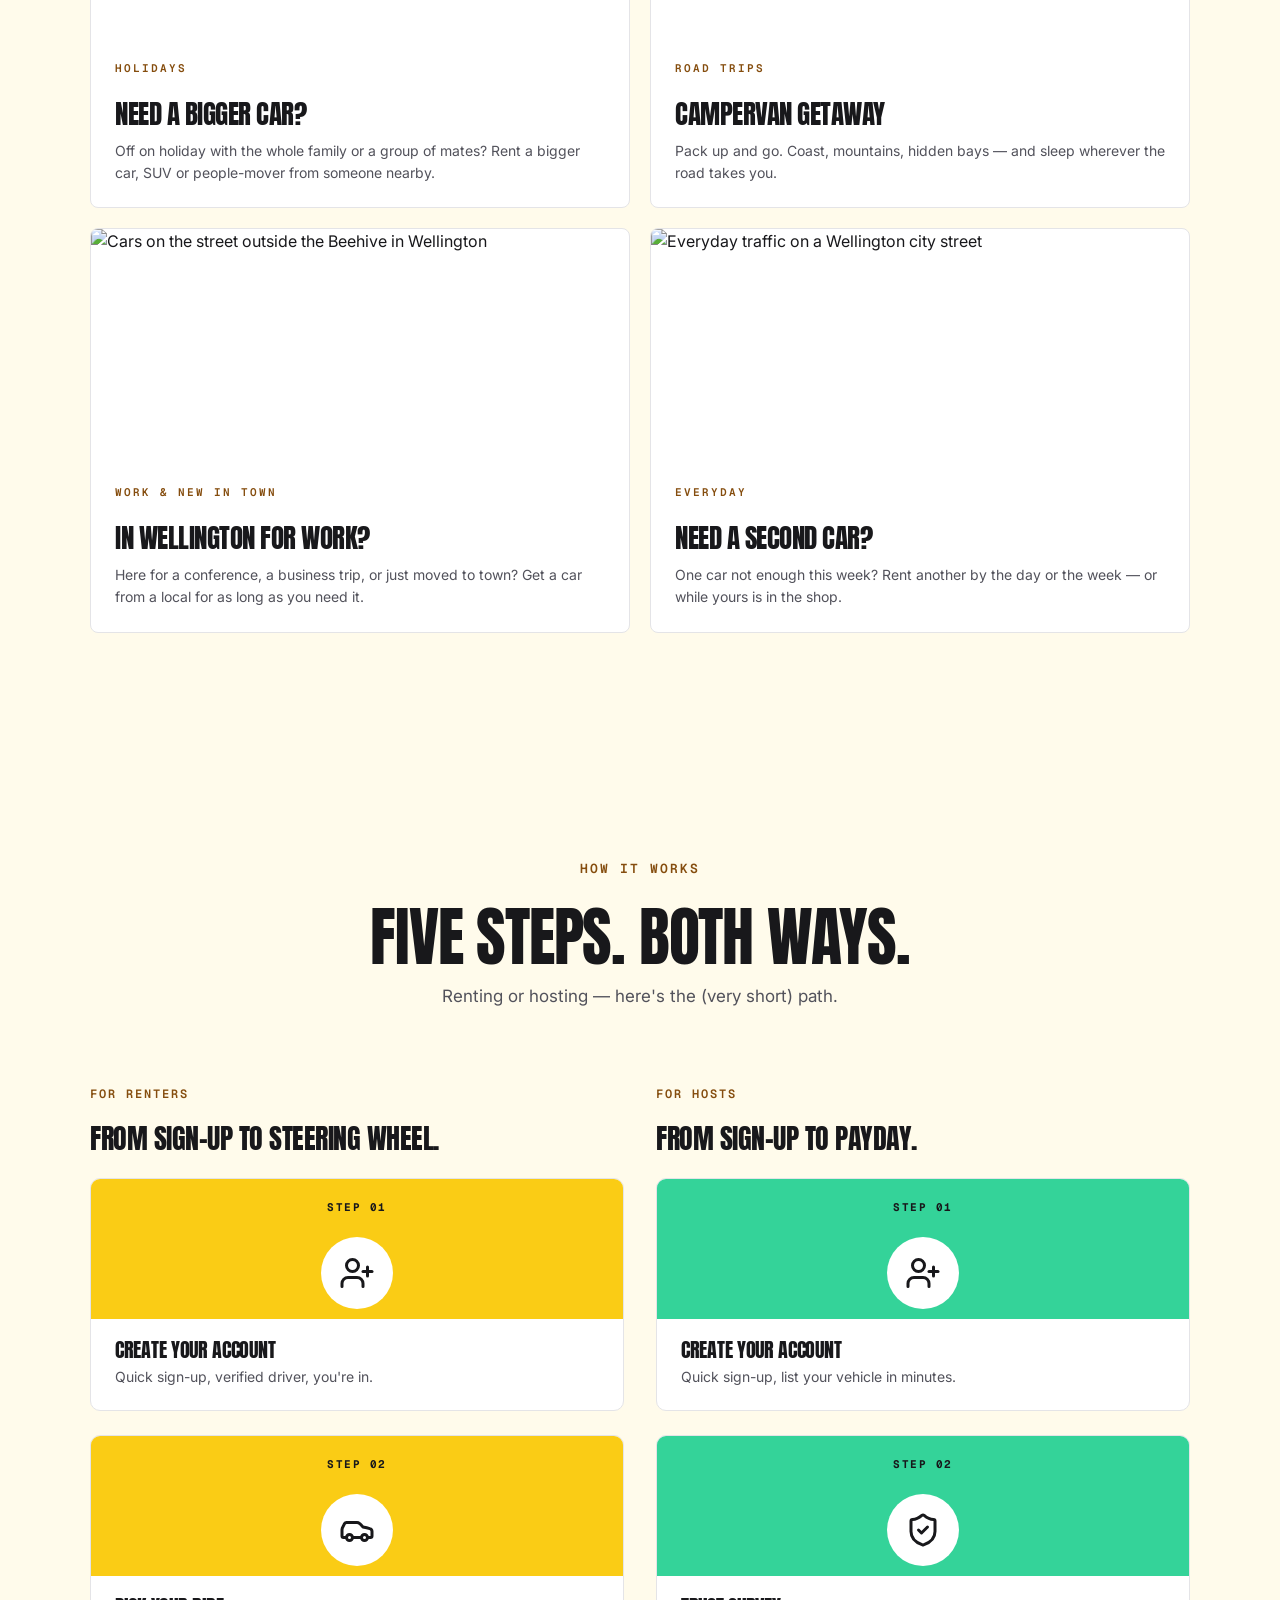
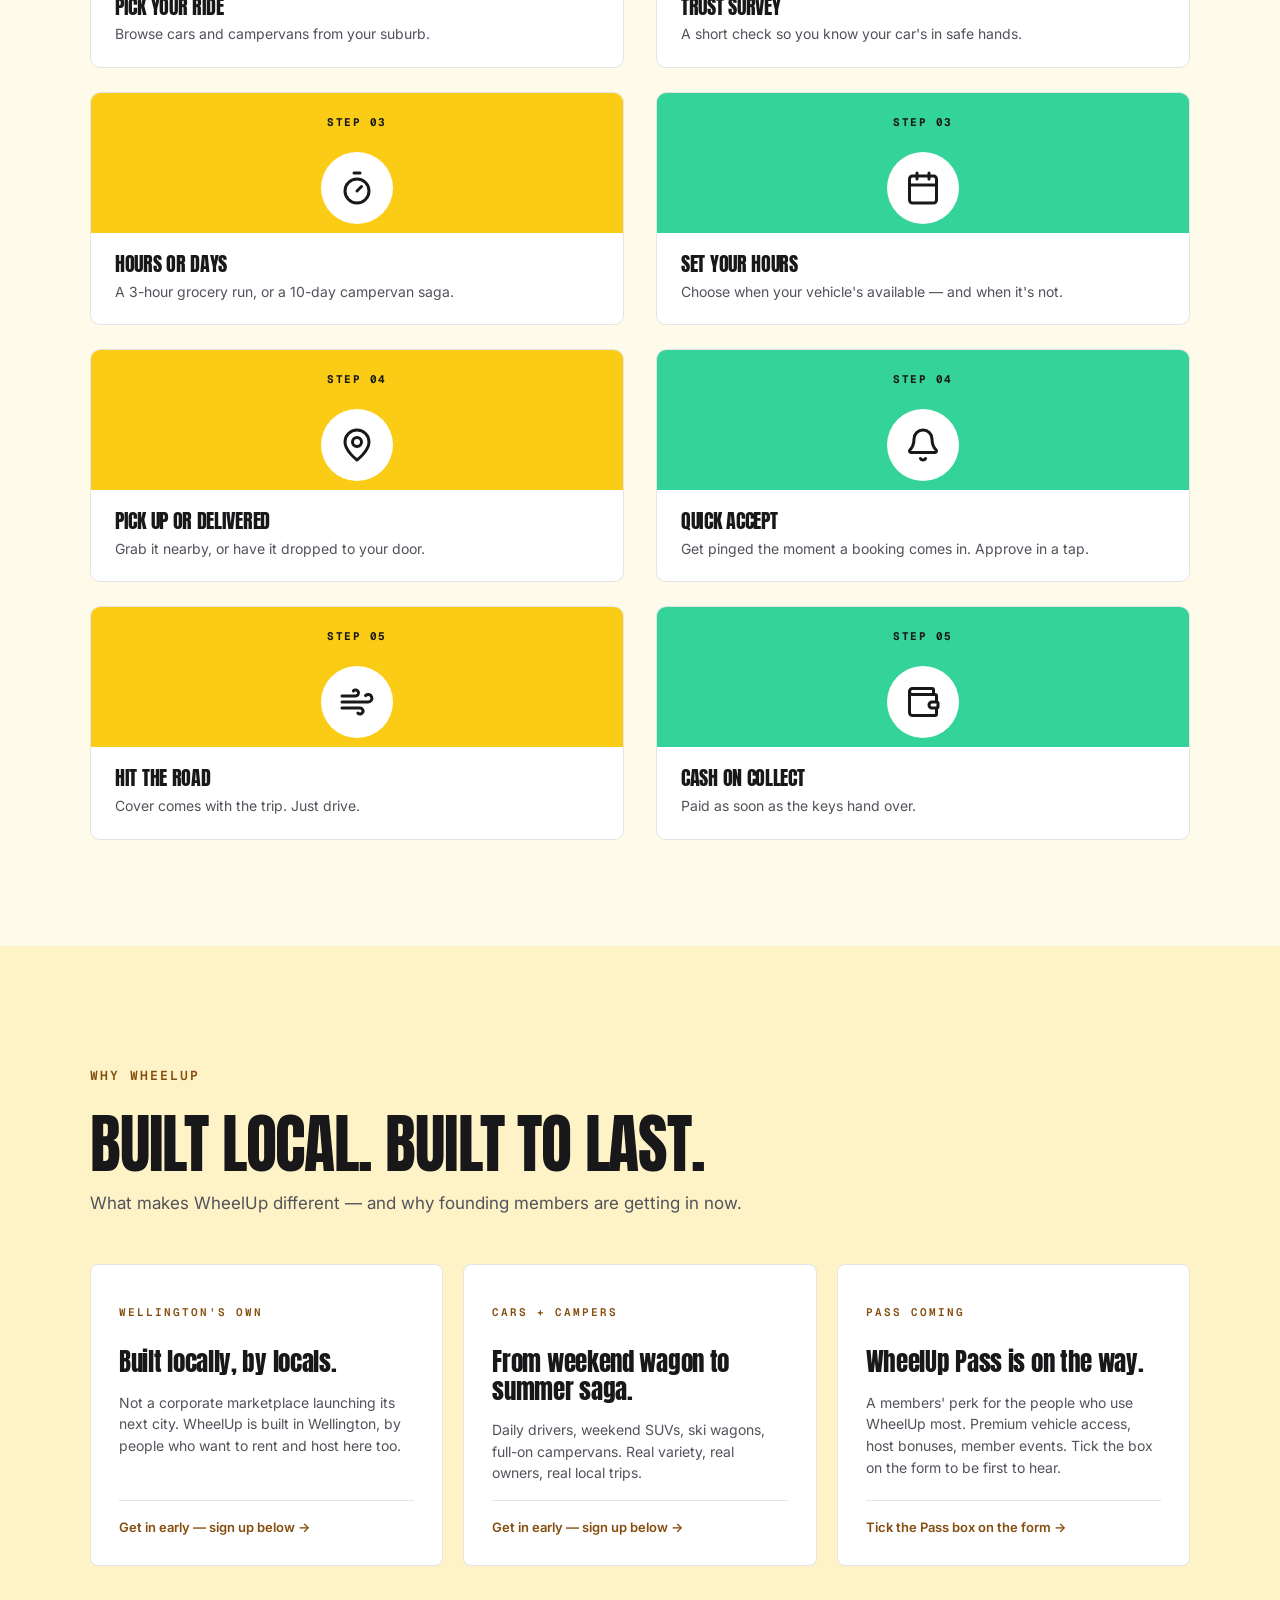
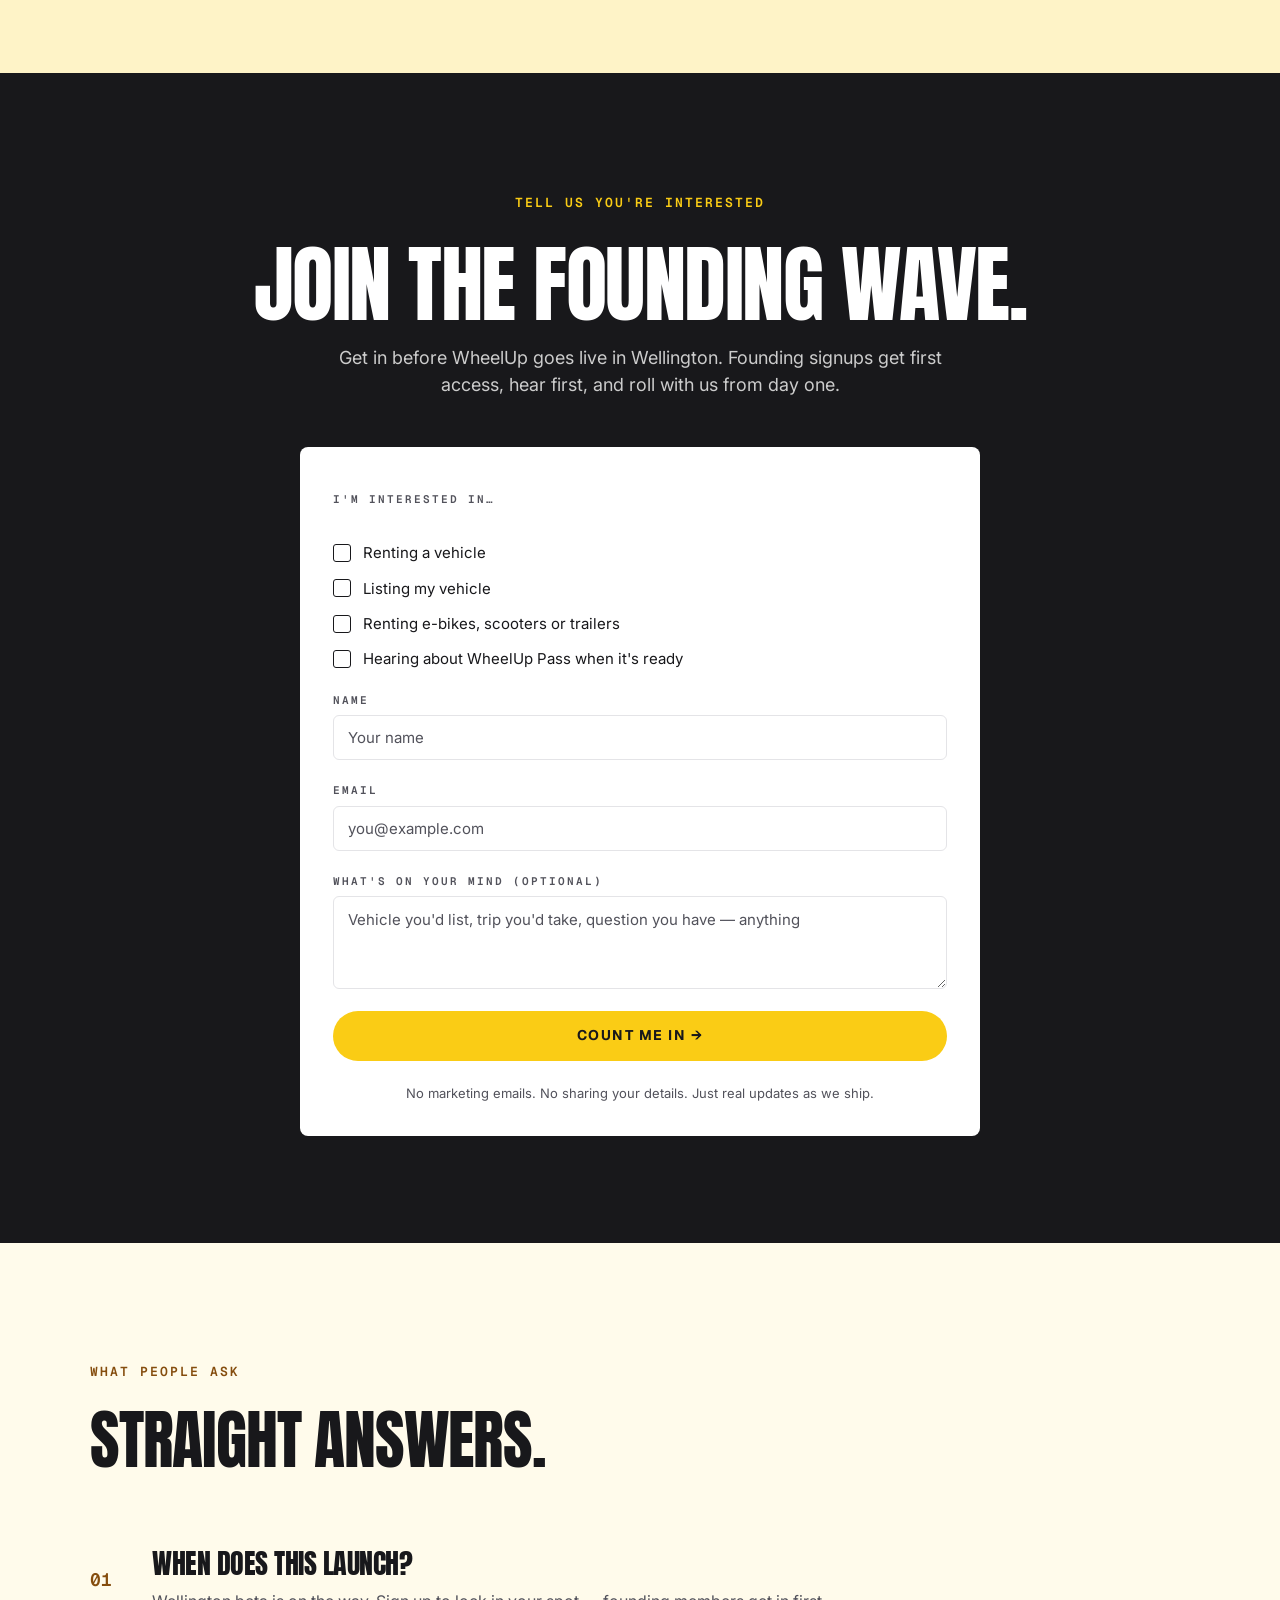
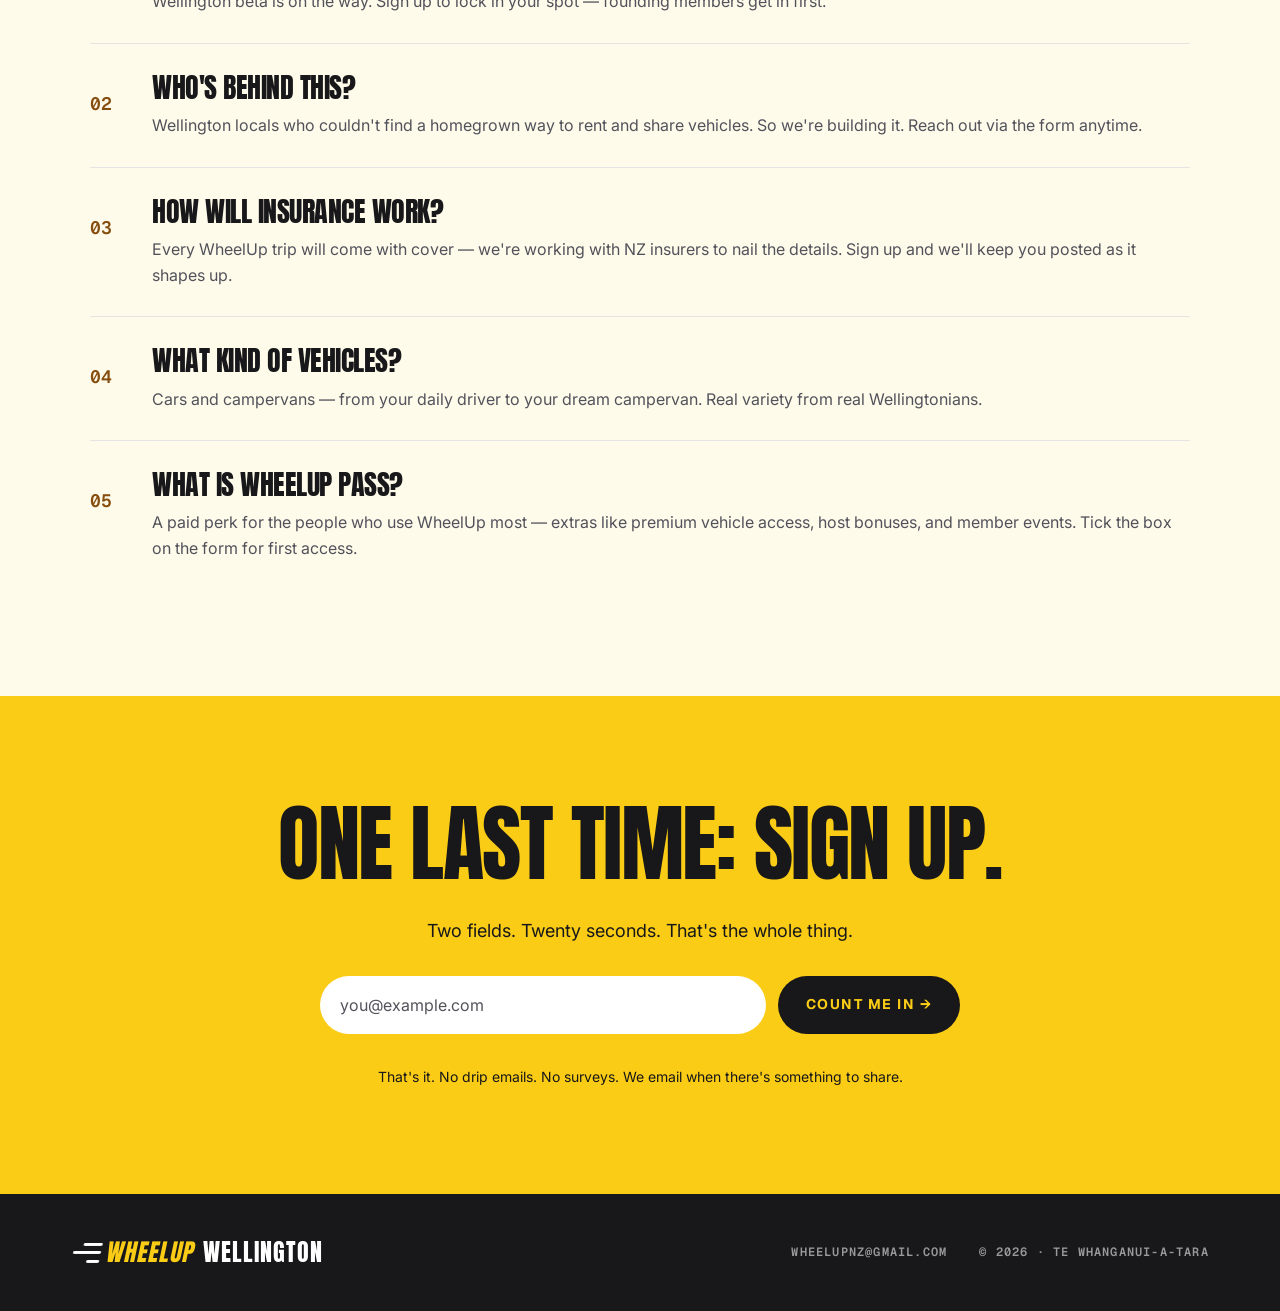
==== commit e639cf48: "Rebrand to WheelUp and connect sign-ups to Google Forms - Rename Roam to WheelUp across the site and" ====
--- a/site/index.html
+++ b/site/index.html
@@ -3,10 +3,10 @@
 <head>
 <meta charset="UTF-8">
 <meta name="viewport" content="width=device-width, initial-scale=1.0">
-<title>Roam — Wellington's peer-to-peer vehicle rental marketplace</title>
+<title>WheelUp — Wellington's peer-to-peer vehicle rental marketplace</title>
 <meta name="description" content="Wellington's own peer-to-peer marketplace for cars and campervans. Built local, by locals — sign up for early access.">
 
-<meta property="og:title" content="Roam — Wellington's peer-to-peer vehicle rental marketplace">
+<meta property="og:title" content="WheelUp — Wellington's peer-to-peer vehicle rental marketplace">
 <meta property="og:description" content="Rent a car or campervan from a local, or earn from the one sitting in your driveway. Founding signups get in first.">
 <meta property="og:type" content="website">
 <meta property="og:locale" content="en_NZ">
@@ -54,10 +54,10 @@
 
 <!-- ========================= NAV ========================= -->
 <header class="nav">
-  <a class="nav-logo" href="#top">Roam/</a>
+  <a class="nav-logo logo-speed" href="#top"><i class="speed-mid" aria-hidden="true"></i>WheelUp</a>
   <nav class="nav-right" aria-label="Main">
     <a class="nav-link" href="#how">What it is</a>
-    <a class="nav-link" href="#destinations">Where you'd go</a>
+    <a class="nav-link" href="#destinations">Ways to use it</a>
     <a class="nav-link" href="#faq">Open questions</a>
     <a class="btn btn-accent btn-sm" href="#signup">Get early access</a>
   </nav>
@@ -67,14 +67,21 @@
 
   <!-- ========================= HERO ========================= -->
   <section class="hero">
-    <div class="chip">
-      <span class="chip-dot" aria-hidden="true"></span>
-      <span class="chip-label">Wellington · Now boarding</span>
-    </div>
-
-    <h1 class="display hero-h">Your car, your rules, your weekend.</h1>
-
-    <p class="hero-sub">Wellington's own peer-to-peer marketplace for cars and campervans. Built local, by locals — get in before everyone else.</p>
+    <div class="hero-top">
+      <img class="hero-bg"
+           src="https://images.unsplash.com/photo-1788813197059-e531afbe4ab2?crop=entropy&cs=tinysrgb&fit=max&fm=jpg&q=80&w=2000"
+           alt="Cars of every kind on the motorway into central Wellington, with green hills and city towers behind"
+           width="1440" height="960" fetchpriority="high">
+
+      <div class="chip">
+        <span class="chip-dot" aria-hidden="true"></span>
+        <span class="chip-label">Wellington · Now boarding</span>
+      </div>
+
+      <h1 class="display hero-h">Your car, your rules,<br> your weekend.</h1>
+
+      <p class="hero-sub">Rent a car or campervan from someone in your neighbourhood, or earn money from yours. Made in Wellington, by locals — get in before everyone else.</p>
+    </div>
 
     <form class="form-card hero-form" data-roam-form data-source="hero">
       <p class="form-label" id="hero-interest-label">I'm interested in…</p>
@@ -82,7 +89,8 @@
       <div class="cb-list" role="group" aria-labelledby="hero-interest-label">
         <label class="cb"><input type="checkbox" name="interest" value="Renting a vehicle"> Renting a vehicle</label>
         <label class="cb"><input type="checkbox" name="interest" value="Listing my vehicle"> Listing my vehicle</label>
-        <label class="cb"><input type="checkbox" name="interest" value="Roam Pass"> Hearing about Roam Pass when it's ready</label>
+        <label class="cb"><input type="checkbox" name="interest" value="E-bikes, scooters or trailers"> Renting e-bikes, scooters or trailers</label>
+        <label class="cb"><input type="checkbox" name="interest" value="WheelUp Pass"> Hearing about WheelUp Pass when it's ready</label>
       </div>
 
       <div class="field-row">
@@ -101,61 +109,56 @@
     </form>
   </section>
 
-  <img class="hero-photo"
-       src="https://images.unsplash.com/photo-1765341068674-8f21ffaefbf5?crop=entropy&cs=tinysrgb&fit=max&fm=jpg&ixid=M3w4NDM0ODN8MHwxfHJhbmRvbXx8fHx8fHx8fDE3ODI0MzQ0MDd8&ixlib=rb-4.1.0&q=80&w=1600"
-       alt="Open road winding through the New Zealand coast at dusk"
-       width="1440" height="480">
-
   <!-- ========================= DESTINATIONS ========================= -->
   <section class="section" id="destinations">
     <div class="head wrap">
-      <p class="tag">Where you'd go</p>
-      <h2 class="display dest-h">Coast. Wine. Mountains. Ferries.</h2>
-      <p class="lede">A few of the kinds of trips Wellingtonians take when they've got the right vehicle. The kinds of trips we want this to make easier.</p>
+      <p class="tag">Ways to use it</p>
+      <h2 class="display dest-h">Holidays. Work. Road trips. Everyday.</h2>
+      <p class="lede">Whatever gets you behind the wheel, there's a local with the right vehicle.</p>
     </div>
 
     <div class="wrap grid-2">
       <article class="card">
-        <img class="card-img" loading="lazy"
-             src="https://images.unsplash.com/photo-1721467990566-7fa58209c319?crop=entropy&cs=tinysrgb&fit=max&fm=jpg&ixid=M3w4NDM0ODN8MHwxfHJhbmRvbXx8fHx8fHx8fDE3ODI0MzQ0MDh8&ixlib=rb-4.1.0&q=80&w=1080"
-             alt="Rugged surf breaking on Wellington's south coast" width="540" height="220">
+        <img class="card-img" loading="lazy" style="object-position: center 40%"
+             src="https://images.unsplash.com/photo-1756142008330-87dc106322a4?crop=entropy&cs=tinysrgb&fit=max&fm=jpg&q=80&w=1080"
+             alt="Kids waving from the windows of a big family SUV" width="540" height="220">
         <div class="card-body">
-          <p class="card-tag">Day trip</p>
-          <h3 class="display card-title">South Coast &amp; Seal Coast</h3>
-          <p class="card-desc">Wild surf, fur seals at Red Rocks, fish &amp; chips at Island Bay.</p>
+          <p class="card-tag">Holidays</p>
+          <h3 class="display card-title">Need a bigger car?</h3>
+          <p class="card-desc">Off on holiday with the whole family or a group of mates? Rent a bigger car, SUV or people-mover from someone nearby.</p>
         </div>
       </article>
 
       <article class="card">
         <img class="card-img" loading="lazy"
-             src="https://images.unsplash.com/photo-1660508477980-ac5307fe39dd?crop=entropy&cs=tinysrgb&fit=max&fm=jpg&ixid=M3w4NDM0ODN8MHwxfHJhbmRvbXx8fHx8fHx8fDE3ODI0MzQ0MDl8&ixlib=rb-4.1.0&q=80&w=1080"
-             alt="Rows of vines in Wairarapa wine country" width="540" height="220">
+             src="https://images.unsplash.com/photo-1521014710171-f44dfe788ece?crop=entropy&cs=tinysrgb&fit=max&fm=jpg&q=80&w=1080"
+             alt="A campervan parked by the beach at sunset" width="540" height="220">
         <div class="card-body">
-          <p class="card-tag">Weekend</p>
-          <h3 class="display card-title">Wairarapa Wine Country</h3>
-          <p class="card-desc">Vineyards, dark-sky observatory, old colonial main streets.</p>
+          <p class="card-tag">Road trips</p>
+          <h3 class="display card-title">Campervan getaway</h3>
+          <p class="card-desc">Pack up and go. Coast, mountains, hidden bays — and sleep wherever the road takes you.</p>
         </div>
       </article>
 
       <article class="card">
-        <img class="card-img" loading="lazy"
-             src="https://images.unsplash.com/photo-1516509293217-e856dcfb86a2?crop=entropy&cs=tinysrgb&fit=max&fm=jpg&ixid=M3w4NDM0ODN8MHwxfHJhbmRvbXx8fHx8fHx8fDE3ODI0MzQ0MTB8&ixlib=rb-4.1.0&q=80&w=1080"
-             alt="Sheltered bays of the Marlborough Sounds seen from above" width="540" height="220">
+        <img class="card-img" loading="lazy" style="object-position: center 70%"
+             src="https://images.unsplash.com/photo-1788813196707-f5b57dfe10ed?crop=entropy&cs=tinysrgb&fit=max&fm=jpg&q=80&w=1080"
+             alt="Cars on the street outside the Beehive in Wellington" width="540" height="220">
         <div class="card-body">
-          <p class="card-tag">3–5 days</p>
-          <h3 class="display card-title">Marlborough Sounds</h3>
-          <p class="card-desc">Ferry to Picton, Queen Charlotte Track, hidden bays.</p>
+          <p class="card-tag">Work &amp; new in town</p>
+          <h3 class="display card-title">In Wellington for work?</h3>
+          <p class="card-desc">Here for a conference, a business trip, or just moved to town? Get a car from a local for as long as you need it.</p>
         </div>
       </article>
 
       <article class="card">
-        <img class="card-img" loading="lazy"
-             src="https://images.unsplash.com/photo-1648716181138-8af016b80f38?crop=entropy&cs=tinysrgb&fit=max&fm=jpg&ixid=M3w4NDM0ODN8MHwxfHJhbmRvbXx8fHx8fHx8fDE3ODI0MzQ0MTB8&ixlib=rb-4.1.0&q=80&w=1080"
-             alt="Snow-covered volcanic peaks of the central plateau" width="540" height="220">
+        <img class="card-img" loading="lazy" style="object-position: center 60%"
+             src="https://images.unsplash.com/photo-1788813196652-34e07826988a?crop=entropy&cs=tinysrgb&fit=max&fm=jpg&q=80&w=1080"
+             alt="Everyday traffic on a Wellington city street" width="540" height="220">
         <div class="card-body">
-          <p class="card-tag">Snow season</p>
-          <h3 class="display card-title">Tongariro &amp; Ruapehu</h3>
-          <p class="card-desc">Volcanic peaks, alpine drives, hot pools in winter.</p>
+          <p class="card-tag">Everyday</p>
+          <h3 class="display card-title">Need a second car?</h3>
+          <p class="card-desc">One car not enough this week? Rent another by the day or the week — or while yours is in the shop.</p>
         </div>
       </article>
     </div>
@@ -301,16 +304,16 @@
   <!-- ========================= WHY ROAM ========================= -->
   <section class="section why" id="why">
     <div class="head wrap">
-      <p class="tag">Why Roam</p>
+      <p class="tag">Why WheelUp</p>
       <h2 class="display why-h">Built local. Built to last.</h2>
-      <p class="lede">What makes Roam different — and why founding members are getting in now.</p>
+      <p class="lede">What makes WheelUp different — and why founding members are getting in now.</p>
     </div>
 
     <div class="wrap grid-3">
       <article class="why-card">
         <p class="card-tag">Wellington's own</p>
         <h3 class="display why-title">Built locally, by locals.</h3>
-        <p class="why-desc">Not a corporate marketplace launching its next city. Roam is built in Wellington, by people who want to rent and host here too.</p>
+        <p class="why-desc">Not a corporate marketplace launching its next city. WheelUp is built in Wellington, by people who want to rent and host here too.</p>
         <hr class="why-rule">
         <a class="why-link" href="#signup">Get in early — sign up below →</a>
       </article>
@@ -325,8 +328,8 @@
 
       <article class="why-card">
         <p class="card-tag">Pass coming</p>
-        <h3 class="display why-title">Roam Pass is on the way.</h3>
-        <p class="why-desc">A members' perk for the people who use Roam most. Premium vehicle access, host bonuses, member events. Tick the box on the form to be first to hear.</p>
+        <h3 class="display why-title">WheelUp Pass is on the way.</h3>
+        <p class="why-desc">A members' perk for the people who use WheelUp most. Premium vehicle access, host bonuses, member events. Tick the box on the form to be first to hear.</p>
         <hr class="why-rule">
         <a class="why-link" href="#signup">Tick the Pass box on the form →</a>
       </article>
@@ -338,7 +341,7 @@
     <div class="head">
       <p class="tag">Tell us you're interested</p>
       <h2 class="display bigform-h">Join the founding wave.</h2>
-      <p class="bigform-sub">Get in before Roam goes live in Wellington. Founding signups get first access, hear first, and roll with us from day one.</p>
+      <p class="bigform-sub">Get in before WheelUp goes live in Wellington. Founding signups get first access, hear first, and roll with us from day one.</p>
     </div>
 
     <form class="form-card big-form" data-roam-form data-source="big">
@@ -347,7 +350,8 @@
       <div class="cb-list" role="group" aria-labelledby="big-interest-label">
         <label class="cb"><input type="checkbox" name="interest" value="Renting a vehicle"> Renting a vehicle</label>
         <label class="cb"><input type="checkbox" name="interest" value="Listing my vehicle"> Listing my vehicle</label>
-        <label class="cb"><input type="checkbox" name="interest" value="Roam Pass"> Hearing about Roam Pass when it's ready</label>
+        <label class="cb"><input type="checkbox" name="interest" value="E-bikes, scooters or trailers"> Renting e-bikes, scooters or trailers</label>
+        <label class="cb"><input type="checkbox" name="interest" value="WheelUp Pass"> Hearing about WheelUp Pass when it's ready</label>
       </div>
 
       <div class="field">
@@ -398,7 +402,7 @@
         <p class="faq-num">03</p>
         <div class="faq-body">
           <h3 class="display faq-q">How will insurance work?</h3>
-          <p class="faq-a">Every Roam trip will come with cover — we're working with NZ insurers to nail the details. Sign up and we'll keep you posted as it shapes up.</p>
+          <p class="faq-a">Every WheelUp trip will come with cover — we're working with NZ insurers to nail the details. Sign up and we'll keep you posted as it shapes up.</p>
         </div>
       </div>
 
@@ -413,8 +417,8 @@
       <div class="faq-item">
         <p class="faq-num">05</p>
         <div class="faq-body">
-          <h3 class="display faq-q">What is Roam Pass?</h3>
-          <p class="faq-a">A paid perk for the people who use Roam most — extras like premium vehicle access, host bonuses, and member events. Tick the box on the form for first access.</p>
+          <h3 class="display faq-q">What is WheelUp Pass?</h3>
+          <p class="faq-a">A paid perk for the people who use WheelUp most — extras like premium vehicle access, host bonuses, and member events. Tick the box on the form for first access.</p>
         </div>
       </div>
     </div>
@@ -439,11 +443,11 @@
 <!-- ========================= FOOTER ========================= -->
 <footer class="footer">
   <div class="footer-logo">
-    <span class="footer-mark">Roam/</span>
+    <span class="footer-mark logo-speed"><i class="speed-mid" aria-hidden="true"></i>WheelUp</span>
     <span class="footer-city">Wellington</span>
   </div>
   <div class="footer-right">
-    <a class="footer-meta" href="mailto:hello@roam.co.nz">hello@roam.co.nz</a>
+    <a class="footer-meta" href="mailto:wheelupnz@gmail.com">wheelupnz@gmail.com</a>
     <span class="footer-meta">© 2026 · Te Whanganui-a-Tara</span>
   </div>
 </footer>
--- a/site/style.css
+++ b/site/style.css
@@ -151,6 +151,41 @@
   text-transform: uppercase;
 }
 
+/* Leaning wordmark with speed lines streaking off the back.
+   The lines whoosh three times on load, then rest; hover sets them going again. */
+.logo-speed {
+  --speed: var(--accent);
+  position: relative;
+  display: inline-block;
+  padding-left: 1.5em;
+  transform: skewX(-12deg);
+}
+.logo-speed::before,
+.logo-speed::after,
+.logo-speed .speed-mid {
+  content: '';
+  position: absolute;
+  right: calc(100% - 1.5em + .25em);
+  height: .12em;
+  border-radius: .06em;
+  background: var(--speed);
+  transform-origin: right center;
+  animation: speed-streak .7s ease-out 3 both;
+}
+.logo-speed::before   { top: 24%; width: .8em; }
+.logo-speed .speed-mid { top: 47%; width: 1.15em; animation-delay: .1s; }
+.logo-speed::after    { top: 70%; width: .55em; animation-delay: .2s; }
+.logo-speed:hover::before,
+.logo-speed:hover::after,
+.logo-speed:hover .speed-mid { animation-iteration-count: infinite; }
+@keyframes speed-streak {
+  from { transform: translateX(.5em) scaleX(.2); opacity: 0; }
+  to   { transform: translateX(0) scaleX(1); opacity: 1; }
+}
+@media (prefers-reduced-motion: reduce) {
+  .logo-speed::before, .logo-speed::after, .logo-speed .speed-mid { animation: none; }
+}
+
 .nav-right { display: flex; align-items: center; gap: 32px; }
 
 .nav-link {
@@ -201,9 +236,38 @@
   display: flex;
   flex-direction: column;
   align-items: center;
-  gap: 32px;
-  padding: 80px var(--pad-x) 72px;
+  padding: 0 var(--pad-x) 72px;
   text-align: center;
+}
+
+/* Full-bleed photo band; the sign-up card overlaps its bottom edge */
+.hero-top {
+  position: relative;
+  isolation: isolate;
+  align-self: stretch;
+  margin: 0 calc(-1 * var(--pad-x));
+  display: flex;
+  flex-direction: column;
+  align-items: center;
+  gap: 28px;
+  padding: 96px var(--pad-x) 168px;
+}
+.hero-bg {
+  position: absolute;
+  inset: 0;
+  z-index: -2;
+  width: 100%;
+  height: 100%;
+  object-fit: cover;
+  object-position: center 60%;
+}
+/* Darkens the photo so the white headline stays readable */
+.hero-top::after {
+  content: '';
+  position: absolute;
+  inset: 0;
+  z-index: -1;
+  background: linear-gradient(180deg, rgba(24, 24, 27, .62) 0%, rgba(24, 24, 27, .56) 55%, rgba(24, 24, 27, .7) 100%);
 }
 
 .chip {
@@ -230,8 +294,11 @@
 }
 
 .hero-h {
+  color: var(--white);
+  text-shadow: 0 2px 24px rgba(0, 0, 0, .25);
   font-size: clamp(40px, 7.5vw, 108px);
   letter-spacing: -1.8px;
+  text-wrap: balance;
   line-height: .96;
   max-width: var(--w-wide);
 }
@@ -239,16 +306,11 @@
 .hero-sub {
   font-size: 18px;
   line-height: 1.55;
-  color: var(--text-2);
+  color: rgba(255, 255, 255, .92);
   max-width: 680px;
   margin: 0;
 }
 
-.hero-photo {
-  width: 100%;
-  height: clamp(260px, 33vw, 480px);
-  object-fit: cover;
-}
 
 /* --------------------------------------------------------------------------
    Forms
@@ -265,7 +327,12 @@
   gap: 22px;
   text-align: left;
 }
-.form-card.hero-form { max-width: var(--w-form); }
+.form-card.hero-form {
+  position: relative;
+  max-width: var(--w-form);
+  margin-top: -112px;
+  box-shadow: 0 18px 48px rgba(24, 24, 27, .18);
+}
 .form-card.big-form  { max-width: var(--w-card); padding: 32px; border-color: transparent; }
 
 .form-label {
@@ -367,10 +434,12 @@
    Destinations
    -------------------------------------------------------------------------- */
 
+/* Sized to the column so the four words always sit on one line */
 .dest-h {
-  font-size: clamp(34px, 6.111vw, 88px);
-  letter-spacing: -1.5px;
+  font-size: min(76px, calc((100vw - 2 * var(--pad-x)) / 15));
+  letter-spacing: -1px;
   line-height: .96;
+  white-space: nowrap;
 }
 
 .grid-2 {
@@ -682,7 +751,7 @@
   letter-spacing: 1px;
   text-transform: uppercase;
 }
-.footer-mark { color: var(--accent); }
+.footer-mark { color: var(--accent); --speed: #FFFFFF; }
 .footer-city { color: var(--white); }
 
 .footer-right { display: flex; align-items: center; gap: 32px; flex-wrap: wrap; }
@@ -721,7 +790,9 @@
 }
 
 @media (max-width: 560px) {
-  .hero        { padding-top: 56px; padding-bottom: 48px; gap: 24px; }
+  .hero        { padding-bottom: 48px; }
+  .hero-top    { padding-top: 56px; padding-bottom: 120px; gap: 20px; }
+  .form-card.hero-form { margin-top: -80px; }
   .form-card,
   .form-card.big-form { padding: 20px; }
   .card-body   { padding: 20px; }
